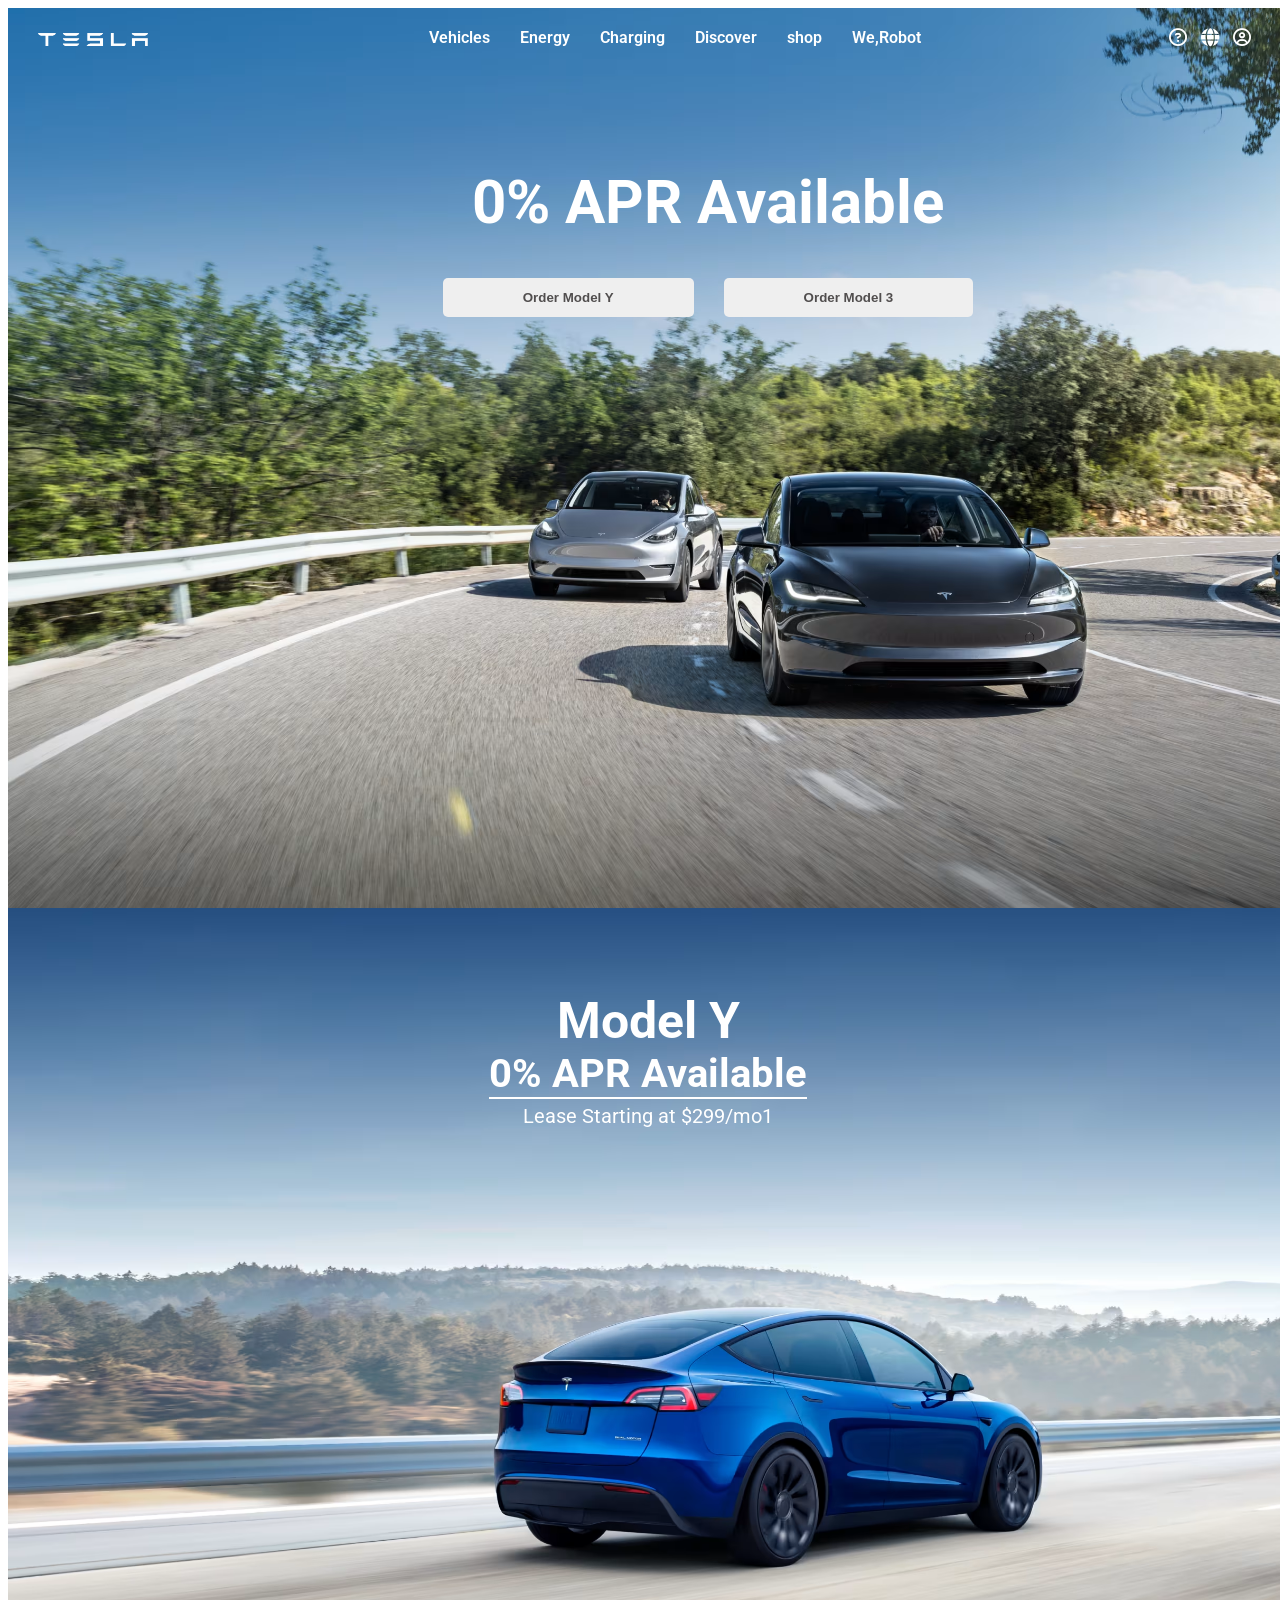
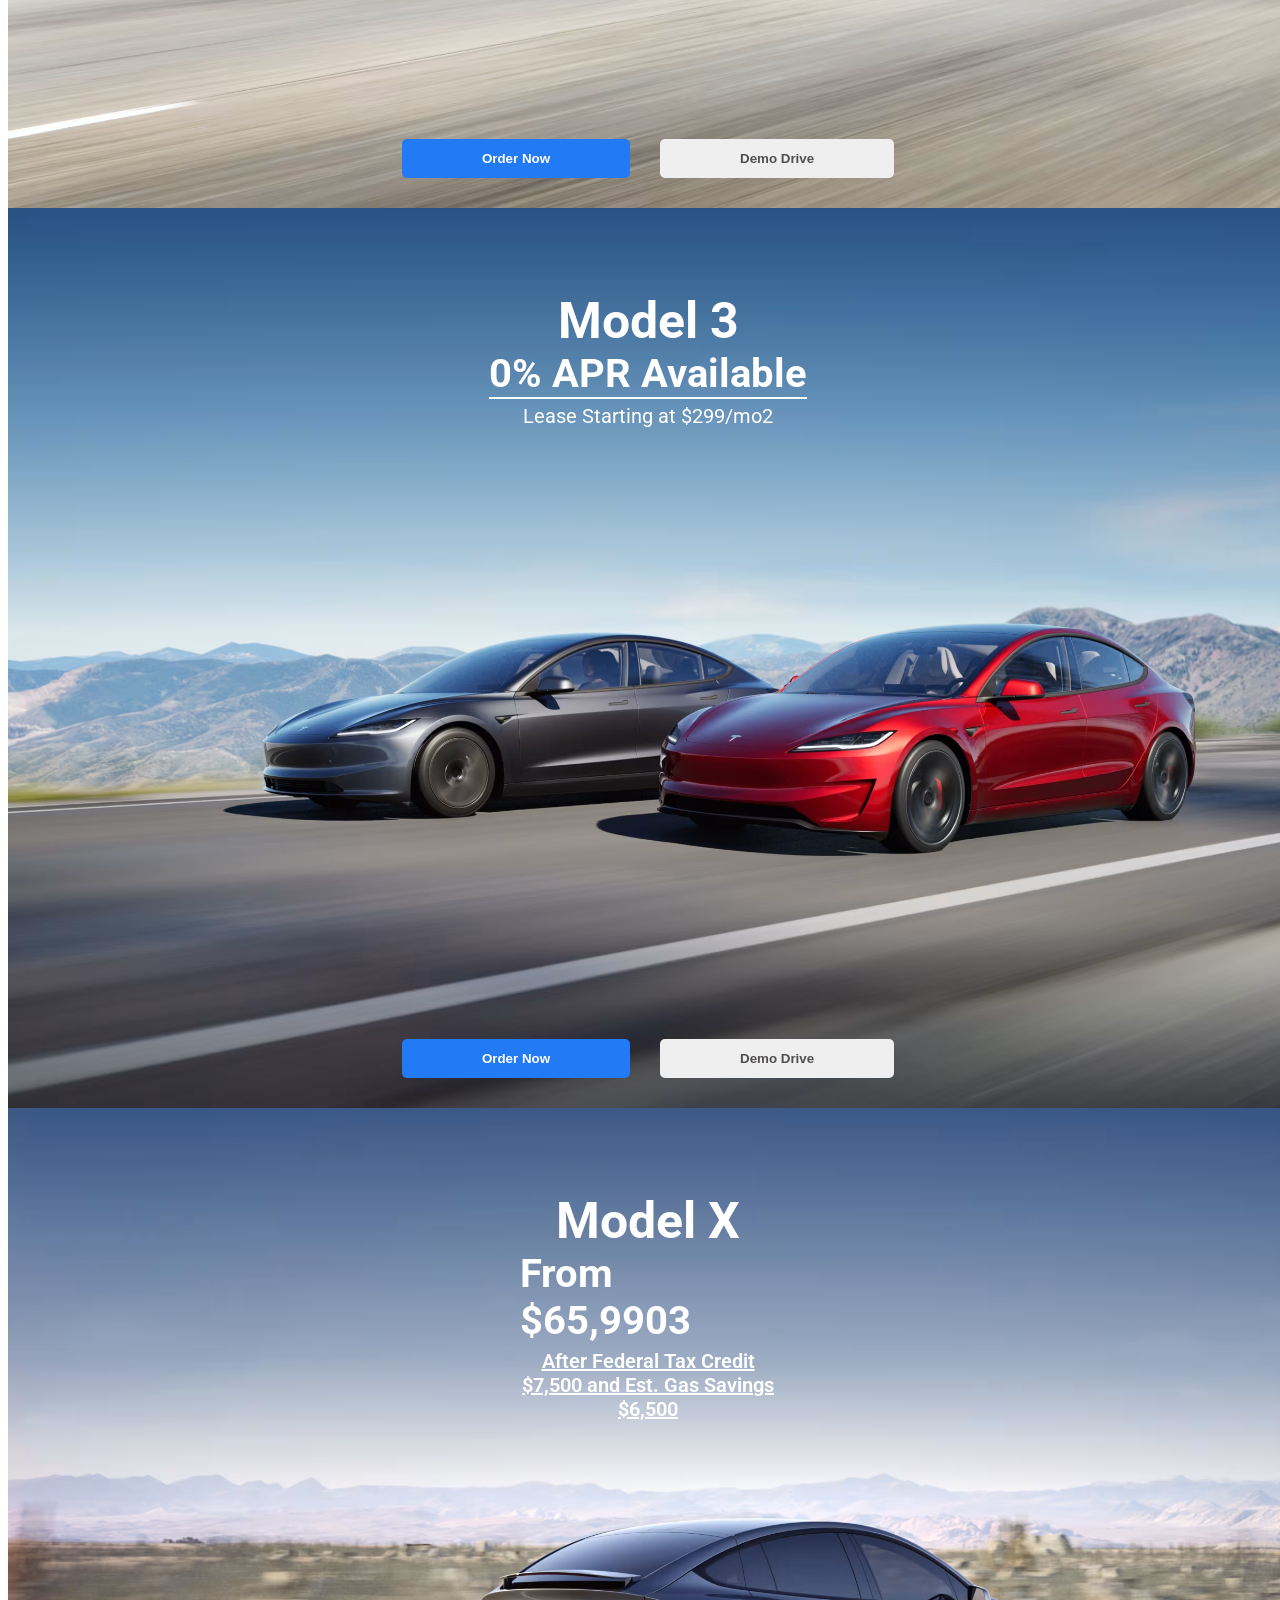
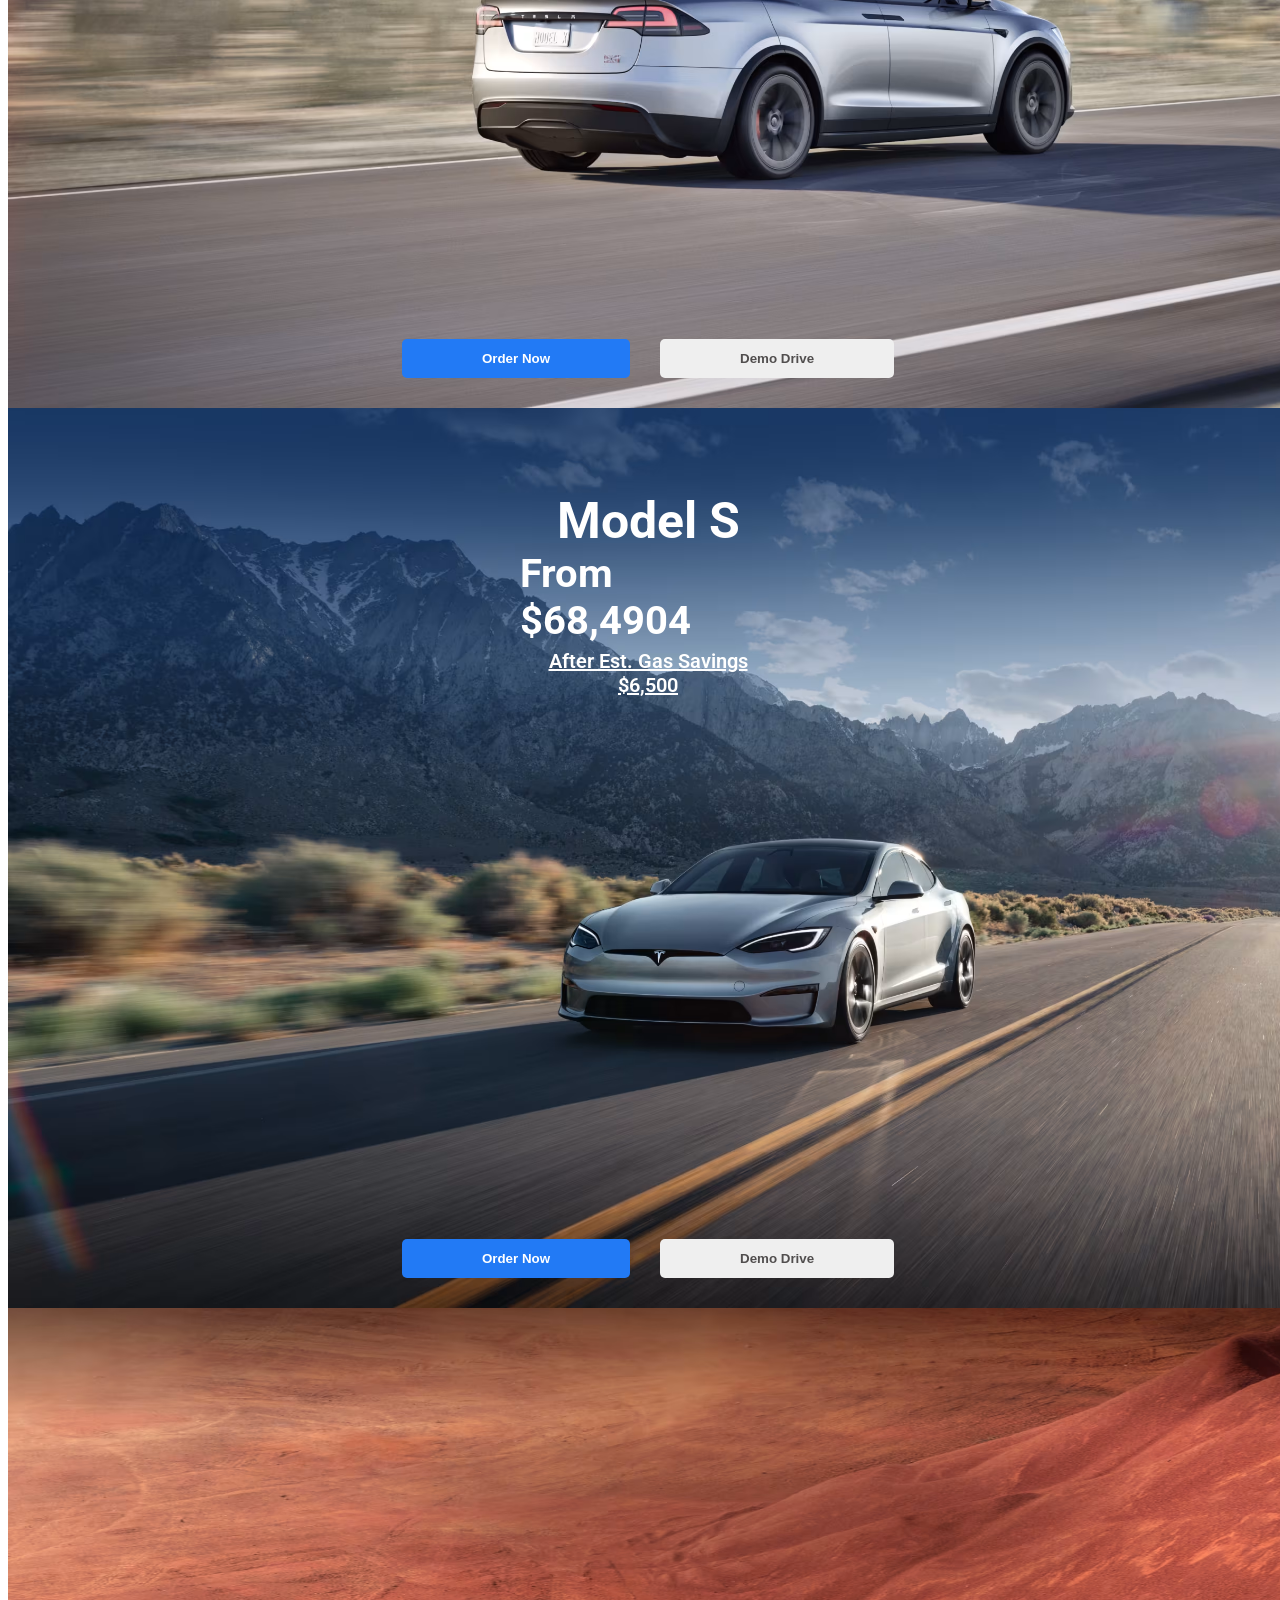
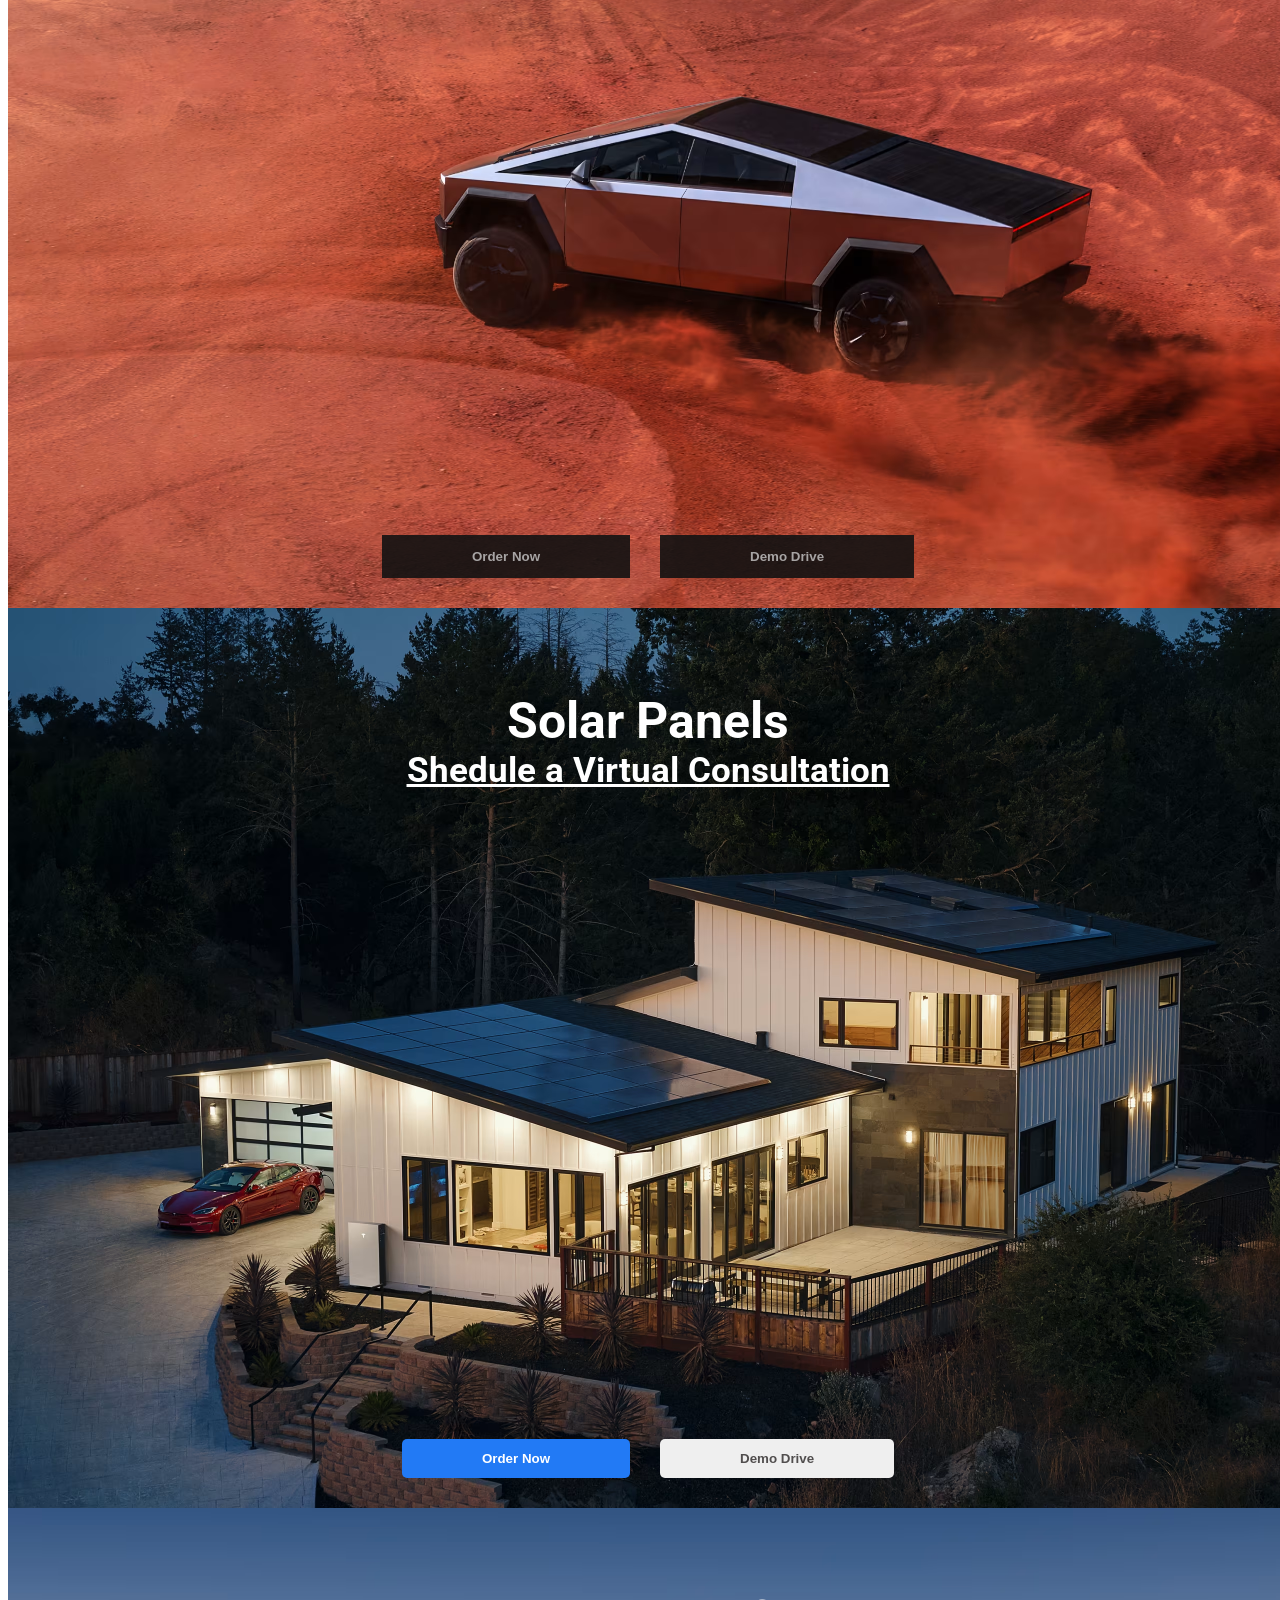
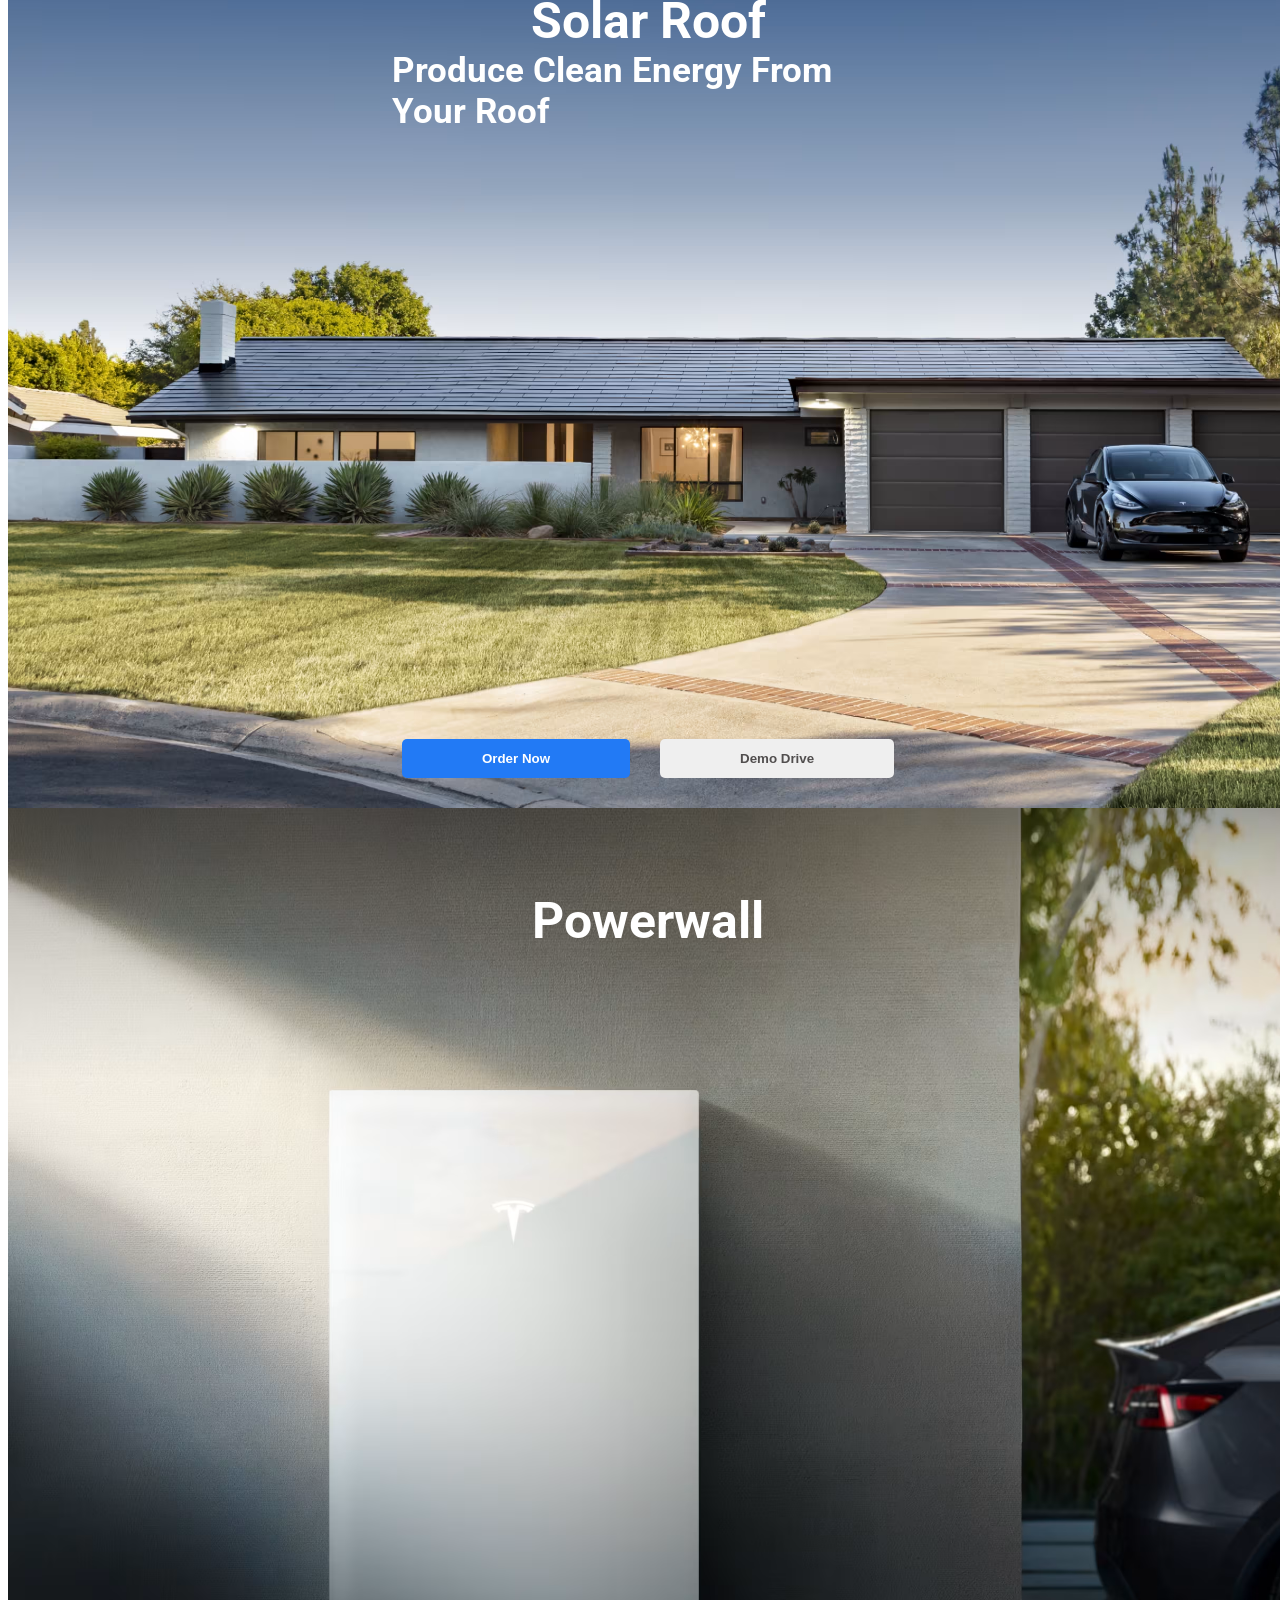
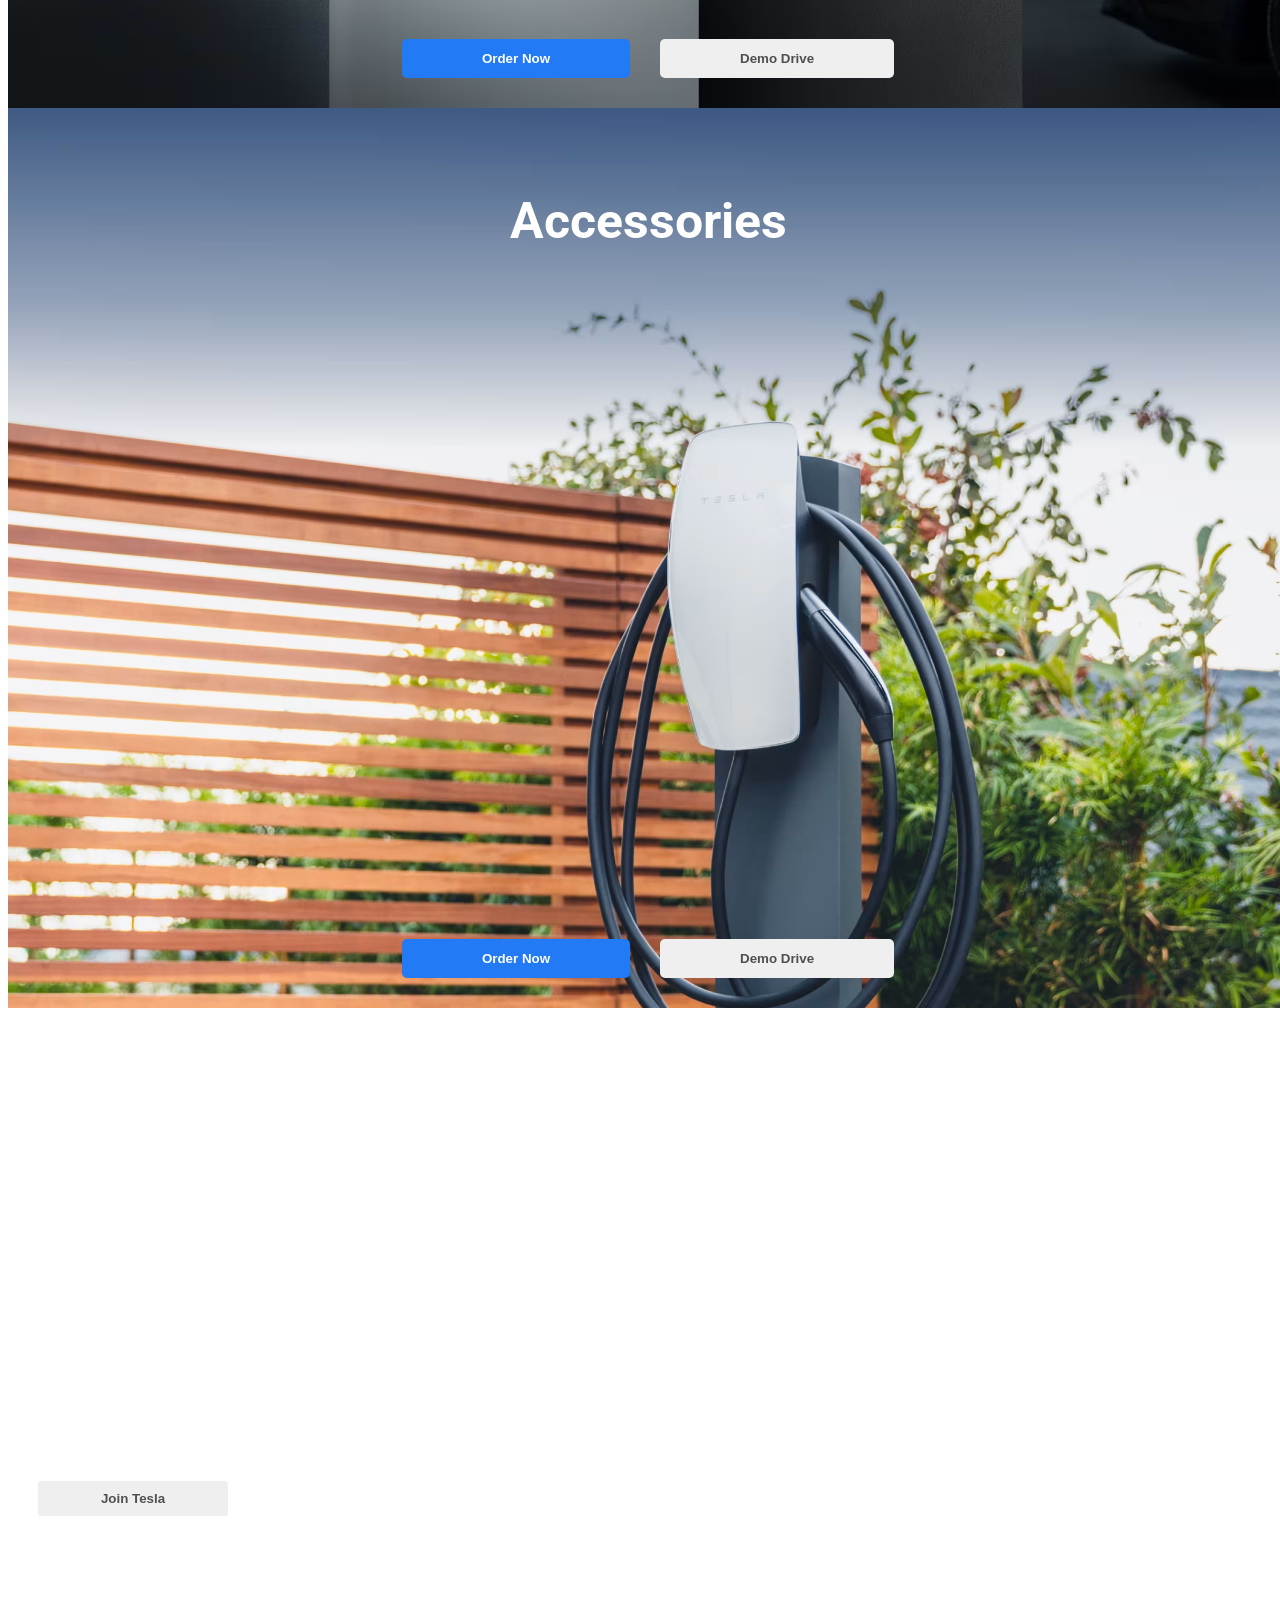
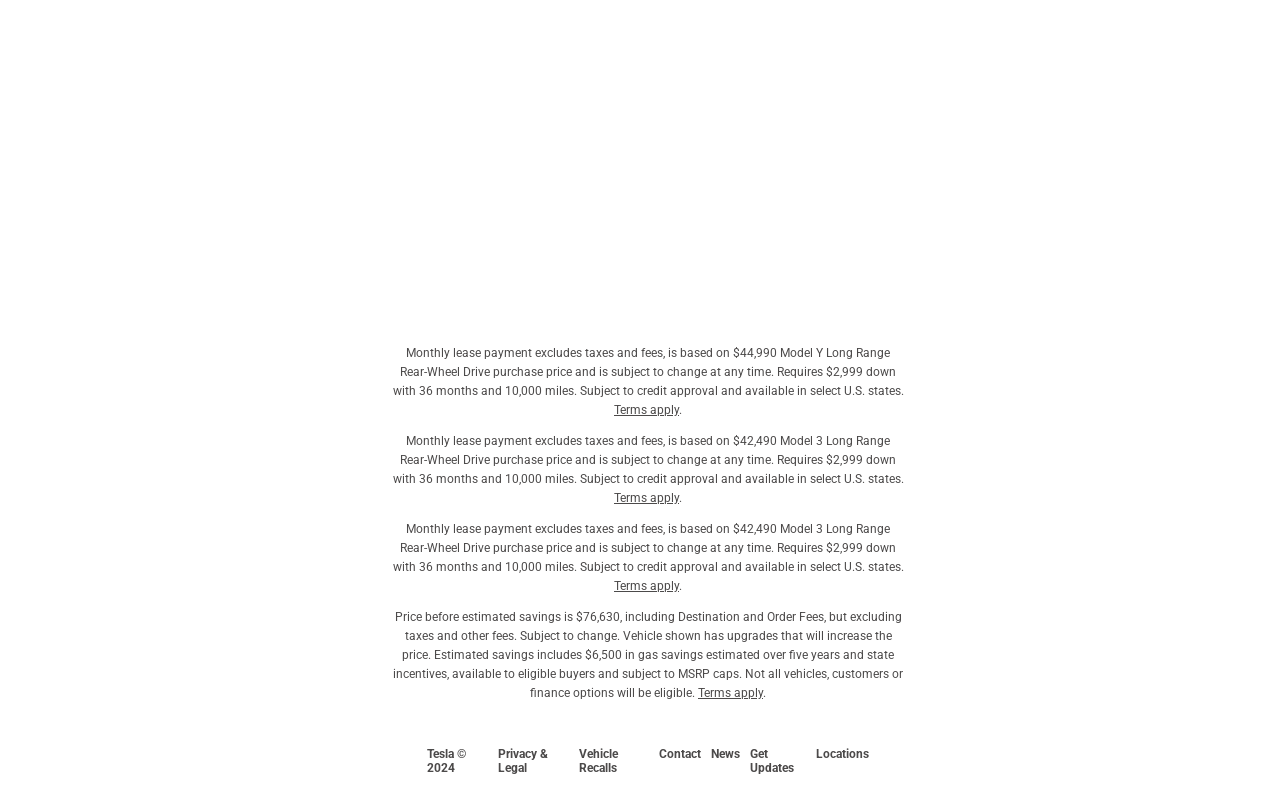
==== index.html @ 7ac42882 "commit" ====
<!DOCTYPE html>
<html lang="en">
  <head>
    <link rel="stylesheet" href="style.css" />
    <meta charset="UTF-8" />
    <meta name="viewport" content="width=device-width, initial-scale=1.0" />
    <title>Tesla</title>
    <link rel="icon" href="/images/fav-icon.webp" type="image/x-icon" />
    <link
      href="https://fonts.googleapis.com/css2?family=Roboto:wght@400;700&display=swap"
      rel="stylesheet"
    />

    <link
      rel="stylesheet"
      href="https://fonts.googleapis.com/css2?family=Material+Symbols+Outlined:opsz,wght,FILL,GRAD@24,400,0,0&icon_names=language"
    />
    <link
      rel="stylesheet"
      href="https://cdnjs.cloudflare.com/ajax/libs/font-awesome/6.6.0/css/all.min.css"
      integrity="sha512-Kc323vGBEqzTmouAECnVceyQqyqdsSiqLQISBL29aUW4U/M7pSPA/gEUZQqv1cwx4OnYxTxve5UMg5GT6L4JJg=="
      crossorigin="anonymous"
      referrerpolicy="no-referrer"
    />
  </head>
  <body>
    <div class="header-body">
      <div class="header">
        <div class="logo">
          <img src="/images/logo.png" alt="" />
        </div>
        <div class="menu">
          <ul>
            <li>Vehicles</li>
            <li>Energy</li>
            <li>Charging</li>
            <li>Discover</li>
            <li>shop</li>
            <li>We,Robot</li>
          </ul>
        </div>
        <div class="social">
          <i class="fa-regular fa-circle-question"></i>
          <i class="fa-solid fa-globe"></i>
          <i class="fa-regular fa-circle-user"></i>
        </div>
      </div>
      <div class="header-order">
        <h1>0% APR Available</h1>
        <div class="buttons">
          <button>Order Model Y</button> <button>Order Model 3</button>
        </div>
      </div>
    </div>
    <div class="section-2">
      <div class="model">
        <h1>Model Y</h1>
        <h2>0% APR Available</h2>
        <hr />
        <p>Lease Starting at $299/mo1</p>
      </div>

      <div class="buttons-3">
        <button class="one">Order Now</button>
        <button class="two">Demo Drive</button>
      </div>
    </div>
    <div class="section-3">
      <div class="model">
        <h1>Model 3</h1>
        <h2>0% APR Available</h2>
        <hr />
        <p>Lease Starting at $299/mo2</p>
      </div>

      <div class="buttons-3">
        <button class="one">Order Now</button>
        <button class="two">Demo Drive</button>
      </div>
    </div>
    <div class="section-4">
      <div class="model">
        <h1>Model X</h1>
        <h2>From $65,9903</h2>
        <a href="#">
          <p>After Federal Tax Credit $7,500 and Est. Gas Savings $6,500</p>
        </a>
      </div>

      <div class="buttons-3">
        <button class="one">Order Now</button>
        <button class="two">Demo Drive</button>
      </div>
    </div>
    <div class="section-5">
      <div class="model">
        <h1>Model S</h1>
        <h2>From $68,4904</h2>
        <a href="#">
          <p>After Est. Gas Savings $6,500</p>
        </a>
      </div>

      <div class="buttons-3">
        <button class="one">Order Now</button>
        <button class="two">Demo Drive</button>
      </div>
    </div>
    <div class="section-6">
      <div class="model">
        <div class="buttons-3">
          <button class="one">Order Now</button>
          <button class="two">Demo Drive</button>
        </div>
      </div>
    </div>

    <div class="section-7">
      <div class="model">
        <h1>Solar Panels</h1>

        <a href="#"><h2>Shedule a Virtual Consultation</h2></a>
      </div>

      <div class="buttons-3">
        <button class="one">Order Now</button>
        <button class="two">Demo Drive</button>
      </div>
    </div>
    <div class="section-8">
      <div class="model">
        <h1>Solar Roof</h1>

        <h2>Produce Clean Energy From Your Roof</h2>
      </div>

      <div class="buttons-3">
        <button class="one">Order Now</button>
        <button class="two">Demo Drive</button>
      </div>
    </div>
    <div class="section-9">
      <div class="model">
        <h1>Powerwall</h1>
      </div>

      <div class="buttons-3">
        <button class="one">Order Now</button>
        <button class="two">Demo Drive</button>
      </div>
    </div>
    <div class="section-10">
      <div class="model">
        <h1>Accessories</h1>
      </div>

      <div class="buttons-3">
        <button class="one">Order Now</button>
        <button class="two">Demo Drive</button>
      </div>
    </div>
    <div class="section-11">
      <div class="content">
        <h1>We Are Tesla</h1>
        <button>Join Tesla</button>
      </div>
      <video autoplay loop muted class="background-video">
        <source src="/images/tesla-video.mp4" type="video/mp4" />
        Your browser does not support the video tag.
      </video>
    </div>
    <div class="footer">
      <div class="footer-content">
        <div class="footer-content-1">
          <p>
            Monthly lease payment excludes taxes and fees, is based on $44,990
            Model Y Long Range Rear-Wheel Drive purchase price and is subject to
            change at any time. Requires $2,999 down with 36 months and 10,000
            miles. Subject to credit approval and available in select U.S.
            states. <a href="#">Terms apply</a>.
          </p>
          <p>
            Monthly lease payment excludes taxes and fees, is based on $42,490
            Model 3 Long Range Rear-Wheel Drive purchase price and is subject to
            change at any time. Requires $2,999 down with 36 months and 10,000
            miles. Subject to credit approval and available in select U.S.
            states. <a href="#">Terms apply</a>.
          </p>
          <p>
            Monthly lease payment excludes taxes and fees, is based on $42,490
            Model 3 Long Range Rear-Wheel Drive purchase price and is subject to
            change at any time. Requires $2,999 down with 36 months and 10,000
            miles. Subject to credit approval and available in select U.S.
            states. <a href="#">Terms apply</a>.
          </p>
          <p>
            Price before estimated savings is $76,630, including Destination and
            Order Fees, but excluding taxes and other fees. Subject to change.
            Vehicle shown has upgrades that will increase the price. Estimated
            savings includes $6,500 in gas savings estimated over five years and
            state incentives, available to eligible buyers and subject to MSRP
            caps. Not all vehicles, customers or finance options will be
            eligible. <a href="#">Terms apply</a>.
          </p>
        </div>
        <div class="footer-content-2">
          <ul>
            <li>Tesla © 2024</li>
            <li>Privacy & Legal</li>
            <li>Vehicle Recalls</li>
            <li>Contact</li>
            <li>News</li>
            <li>Get Updates</li>
            <li>Locations</li>
          </ul>
        </div>
      </div>
    </div>
  </body>
</html>
---- style.css ----
body {
  font-family: "Roboto", sans-serif; /* Use Roboto font */
  width: 100%;
}
/* /...........header......../ */
.header-body {
  background-image: url(/images/tesla-1.avif);
  width: 100%;
  height: 100vh;
  background-size: cover;
}
.header {
  display: flex;
  justify-content: space-between;
  align-items: center;
  color: white;
}

.header .logo {
  width: 110px;
  height: 13px;
  padding: 0 30px;
  cursor: pointer;
}

.header .logo img {
  width: 110px;
  height: 13px;
  filter: invert(1);
}

.header .menu ul {
  display: flex;
  list-style: none;
  font-weight: 600;
}
.header .menu li{
    border-radius: 3px;
    padding: 4px 15px;
    transition: background-color 0.8s ease;
    cursor: pointer;
}
.header .menu li:hover
{
    background-color: rgba(17, 17, 17, 0.1);

}

.header .social {
  display: flex;
  align-items: center;
  padding: 0 30px;
}

.header .social i{
    font-size: 18px;
    padding: 7px;
    border-radius: 4px;
    cursor: pointer;
}
.header .social i:hover{
    background-color: rgba(81, 81, 83,0.9);

}

/* ...........header-order......... */

.header-order {
  width: 100%;
  display: flex;
  flex-direction: column;
  margin: auto;
  align-items: center;
  padding: 60px;
}

.header-order h1 {
  color: white;
  font-size: 60px;
}
.header-order .buttons {
  display: flex;
  gap: 30px;
}
.header-order button {
  border-radius: 5px;
  font-weight: 550;
  border: none;
  padding: 12px 80px;
  color: rgb(81, 78, 78);
}

/* .........section2........... */

.section-2 {
  background-image: url(/images/tesla-2.avif);
  height: 100vh;
  background-size: cover;
  display: flex;
  flex-direction: column;
  align-items: center;
  justify-content: flex-start;
}

.section-2 .model {
  display: flex;
  flex-direction: column;
  align-items: center;
  color: white;
  padding-top: 50px;
}

.section-2 .model h1 {
  font-size: 50px;
  margin-bottom: 0;
}

.section-2 .model h2 {
  font-size: 40px;
  margin: 0;
}
.section-2 .model hr {
  height: 2px;
  margin: 0;

  width: 100%;
  background-color: white;
  border: none;
}

.section-2 .model p {
  font-weight: 400;
  margin: 0;
  padding-top: 5px;
  font-size: 20px;
}

.section-2 .buttons-3 {
  margin-top: auto;
  display: flex;
  gap: 30px;
  padding-bottom: 30px;
}

.section-2 .buttons-3 button {
  border-radius: 5px;
  font-weight: 550;
  border: none;
  padding: 12px 80px;
  color: rgb(81, 78, 78);
}
.section-2 .buttons-3 .one {
  background-color: rgb(34, 122, 245);
  color: white;
}

/* ..........section-3........... */

.section-3 {
  background-image: url(/images/tesla-3.avif);
  height: 100vh;
  background-size: cover;
  display: flex;
  flex-direction: column;
  align-items: center;
  justify-content: flex-start;
}

.section-3 .model {
  display: flex;
  flex-direction: column;
  align-items: center;
  color: white;
  padding-top: 50px;
}

.section-3 .model h1 {
  font-size: 50px;
  margin-bottom: 0;
}

.section-3 .model h2 {
  font-size: 40px;
  margin: 0;
}
.section-3 .model hr {
  height: 2px;
  margin: 0;

  width: 100%;
  background-color: white;
  border: none;
}

.section-3 .model p {
  font-weight: 400;
  margin: 0;
  padding-top: 5px;
  font-size: 20px;
}

.section-3 .buttons-3 {
  margin-top: auto;
  display: flex;
  gap: 30px;
  padding-bottom: 30px;
}

.section-3 .buttons-3 button {
  border-radius: 5px;
  font-weight: 550;
  border: none;
  padding: 12px 80px;
  color: rgb(81, 78, 78);
}
.section-3 .buttons-3 .one {
  background-color: rgb(34, 122, 245);
  color: white;
}

/* ............section-4........... */

.section-4 {
  background-image: url(/images/tesla-4.avif);
  height: 100vh;
  background-size: cover;
  display: flex;
  flex-direction: column;
  align-items: center;
  justify-content: flex-start;
}

.section-4 .model {
  display: flex;
  flex-direction: column;
  align-items: center;
  color: white;
  padding-top: 50px;
  overflow: hidden;
  width: 20%;
}

.section-4 .model h1 {
  font-size: 50px;
  margin-bottom: 0;
}

.section-4 .model h2 {
  font-size: 40px;
  margin: 0;
}

.section-4 .model p {
  font-weight: 600;
  margin: 0;
  padding-top: 5px;
  font-size: 20px;
  text-align: center;
}
.section-4 .model a {
  color: white;
}

.section-4 .buttons-3 {
  margin-top: auto;
  display: flex;
  gap: 30px;
  padding-bottom: 30px;
}

.section-4 .buttons-3 button {
  border-radius: 5px;
  font-weight: 550;
  border: none;
  padding: 12px 80px;
  color: rgb(81, 78, 78);
}
.section-4 .buttons-3 .one {
  background-color: rgb(34, 122, 245);
  color: white;
}

/* ........section-5.......... */

.section-5 {
  background-image: url(/images/tesla-5.avif);
  height: 100vh;
  background-size: cover;
  display: flex;
  flex-direction: column;
  align-items: center;
  justify-content: flex-start;
}

.section-5 .model {
  display: flex;
  flex-direction: column;
  align-items: center;
  color: white;
  padding-top: 50px;
  overflow: hidden;
  width: 20%;
}

.section-5 .model h1 {
  font-size: 50px;
  margin-bottom: 0;
}

.section-5 .model h2 {
  font-size: 40px;
  margin: 0;
}

.section-5 .model p {
  font-weight: 600;
  margin: 0;
  padding-top: 5px;
  font-size: 20px;
  text-align: center;
}
.section-5 .model a {
  color: white;
}

.section-5 .buttons-3 {
  margin-top: auto;
  display: flex;
  gap: 30px;
  padding-bottom: 30px;
}

.section-5 .buttons-3 button {
  border-radius: 5px;
  font-weight: 550;
  border: none;
  padding: 12px 80px;
  color: rgb(81, 78, 78);
}
.section-5 .buttons-3 .one {
  background-color: rgb(34, 122, 245);
  color: white;
}

/* .............section-6.............. */

.section-6 {
  background-image: url(/images/tesla-6.avif);
  height: 100vh;
  background-size: cover;
  display: flex;
  flex-direction: column;
  align-items: center;
  justify-content: flex-end;
}

.section-6 .buttons-3 {
  margin-top: auto;
  display: flex;
  gap: 30px;
  padding-bottom: 30px;
}

.section-6 .buttons-3 button {
  font-weight: 550;
  border: none;
  padding: 14px 90px;
  color: rgb(167, 164, 164);
  background-color: rgba(19, 18, 18, 0.9);
}

/* ..........section-7.......... */

.section-7 {
  background-image: url(/images/tesla-7.avif);
  height: 100vh;
  background-size: cover;
  display: flex;
  flex-direction: column;
  align-items: center;
  justify-content: flex-start;
}

.section-7 .model {
  display: flex;
  flex-direction: column;
  align-items: center;
  color: white;
  padding-top: 50px;
  overflow: hidden;
  width: 40%;
}

.section-7 .model h1 {
  font-size: 50px;
  margin-bottom: 0;
}

.section-7 .model h2 {
  font-size: 35px;
  margin: 0;
}

.section-7 .model a {
  color: white;
}

.section-7 .buttons-3 {
  margin-top: auto;
  display: flex;
  gap: 30px;
  padding-bottom: 30px;
}

.section-7 .buttons-3 button {
  border-radius: 5px;
  font-weight: 550;
  border: none;
  padding: 12px 80px;
  color: rgb(81, 78, 78);
}
.section-7 .buttons-3 .one {
  background-color: rgb(34, 122, 245);
  color: white;
}

/* ................section-8................. */

.section-8 {
  background-image: url(/images/tesla-8.avif);
  height: 100vh;
  background-size: cover;
  display: flex;
  flex-direction: column;
  align-items: center;
  justify-content: flex-start;
}

.section-8 .model {
  display: flex;
  flex-direction: column;
  align-items: center;
  color: white;
  padding-top: 50px;
  overflow: hidden;
  width: 40%;
}

.section-8 .model h1 {
  font-size: 50px;
  margin-bottom: 0;
}

.section-8 .model h2 {
  font-size: 35px;
  margin: 0;
}

.section-8 .buttons-3 {
  margin-top: auto;
  display: flex;
  gap: 30px;
  padding-bottom: 30px;
}

.section-8 .buttons-3 button {
  border-radius: 5px;
  font-weight: 550;
  border: none;
  padding: 12px 80px;
  color: rgb(81, 78, 78);
}
.section-8 .buttons-3 .one {
  background-color: rgb(34, 122, 245);
  color: white;
}

/* .......................section-9................. */

.section-9 {
  background-image: url(/images/tesla-9.avif);
  height: 100vh;
  background-size: cover;
  display: flex;
  flex-direction: column;
  align-items: center;
  justify-content: flex-start;
}

.section-9 .model {
  display: flex;
  flex-direction: column;
  align-items: center;
  color: white;
  padding-top: 50px;
  overflow: hidden;
  width: 40%;
}

.section-9 .model h1 {
  font-size: 50px;
  margin-bottom: 0;
}

.section-9 .buttons-3 {
  margin-top: auto;
  display: flex;
  gap: 30px;
  padding-bottom: 30px;
}

.section-9 .buttons-3 button {
  border-radius: 5px;
  font-weight: 550;
  border: none;
  padding: 12px 80px;
  color: rgb(81, 78, 78);
}
.section-9 .buttons-3 .one {
  background-color: rgb(34, 122, 245);
  color: white;
}

/* ..............section-10............. */

.section-10 {
  background-image: url(/images/tesla-10.avif);
  height: 100vh;
  background-size: cover;
  display: flex;
  flex-direction: column;
  align-items: center;
  justify-content: flex-start;
}

.section-10 .model {
  display: flex;
  flex-direction: column;
  align-items: center;
  color: white;
  padding-top: 50px;
  overflow: hidden;
  width: 40%;
}

.section-10 .model h1 {
  font-size: 50px;
  margin-bottom: 0;
}

.section-10 .buttons-3 {
  margin-top: auto;
  display: flex;
  gap: 30px;
  padding-bottom: 30px;
}

.section-10 .buttons-3 button {
  border-radius: 5px;
  font-weight: 550;
  border: none;
  padding: 12px 80px;
  color: rgb(81, 78, 78);
}
.section-10 .buttons-3 .one {
  background-color: rgb(34, 122, 245);
  color: white;
}

/* .................section-11............. */

.section-11 {
  position: relative;
  height: 100vh; /* Adjust the height as needed */
  overflow: hidden;
  display: flex;
  align-items: center;
}

.background-video {
  position: absolute;
  top: 0;
  left: 0;
  width: 100%;
  transform: scale(
    1.2
  ); /* Zoom in by 10%, adjust the value for more or less zoom */

  height: 100%;
  object-fit: cover; /* This makes sure the video covers the entire div */
  z-index: -1; /* This ensures the video stays in the background */
}

.section-11 .content {
  display: flex;
  flex-direction: column;
  padding-left: 30px;

  width: 20%;
  color: white;
}

.section-11 .content button {
  padding: 10px;
  color: rgb(82, 79, 79);
  border-radius: 3px;
  border: none;
  font-weight: 600;
  width: 190px;
}

/* .....................footer................ */
.footer{
    display: flex;
    justify-content: center;
}
.footer p{
    font-size: 12px;
    color: rgb(76, 74, 74);
    text-align: center;
    line-height: 19px;
}


.footer-content{
    padding-top: 24px;
    width: 40%;
}
.footer-content-1{
   
    width: 100%;
}
.footer-content-2{
    display: flex;
    justify-content: center;

}
.footer-content-2 ul{
    font-size: 12px;
 list-style: none;
 font-weight: 700;
 color: rgb(76, 74, 74);
 display: flex;
 padding: 0px 30px;
 padding-top: 20px;
}
.footer-content-2 li{
    padding: 0 5px;

}

.footer-content-1 a
{
    color: rgb(76, 74, 74);
    transition: color 0.3s ease;
    transition: font-weight 0.3s ease;

    
}
.footer-content-1 a:hover
{
    color: black;
font-weight:300;
}
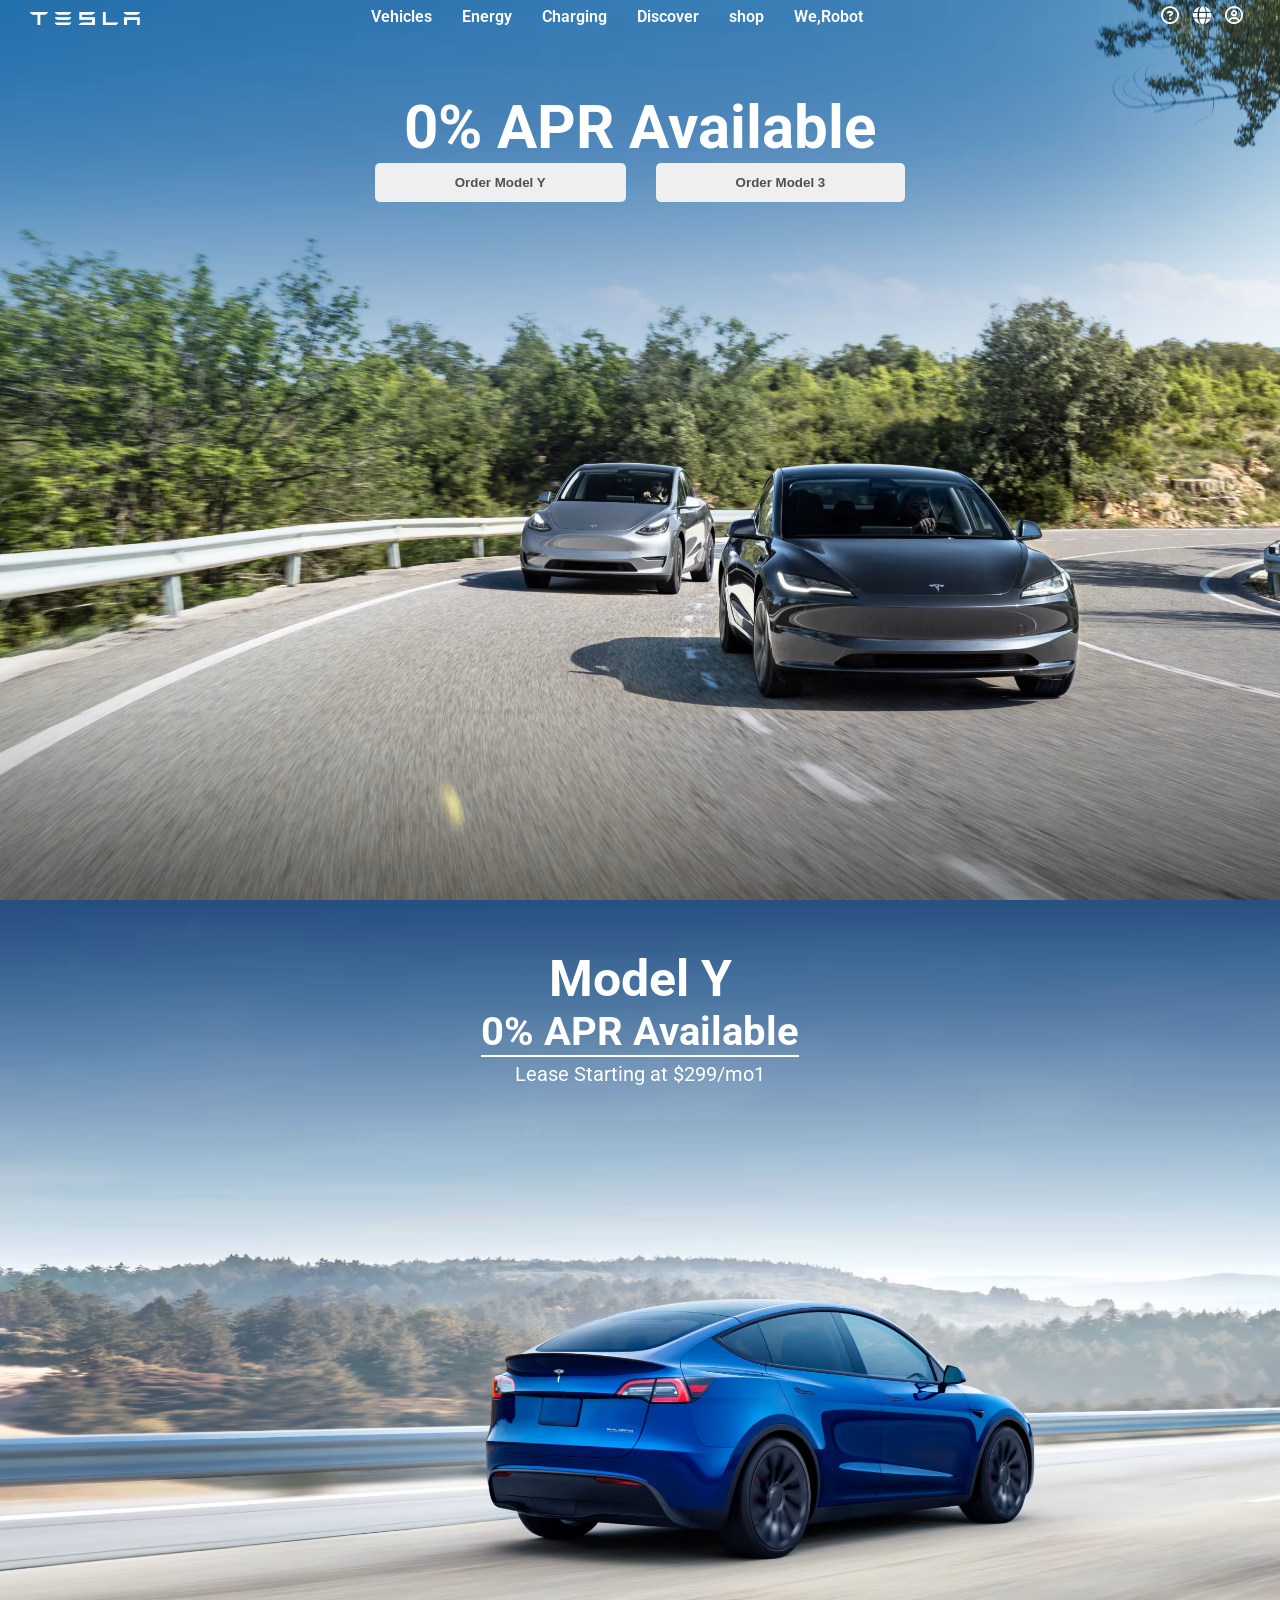
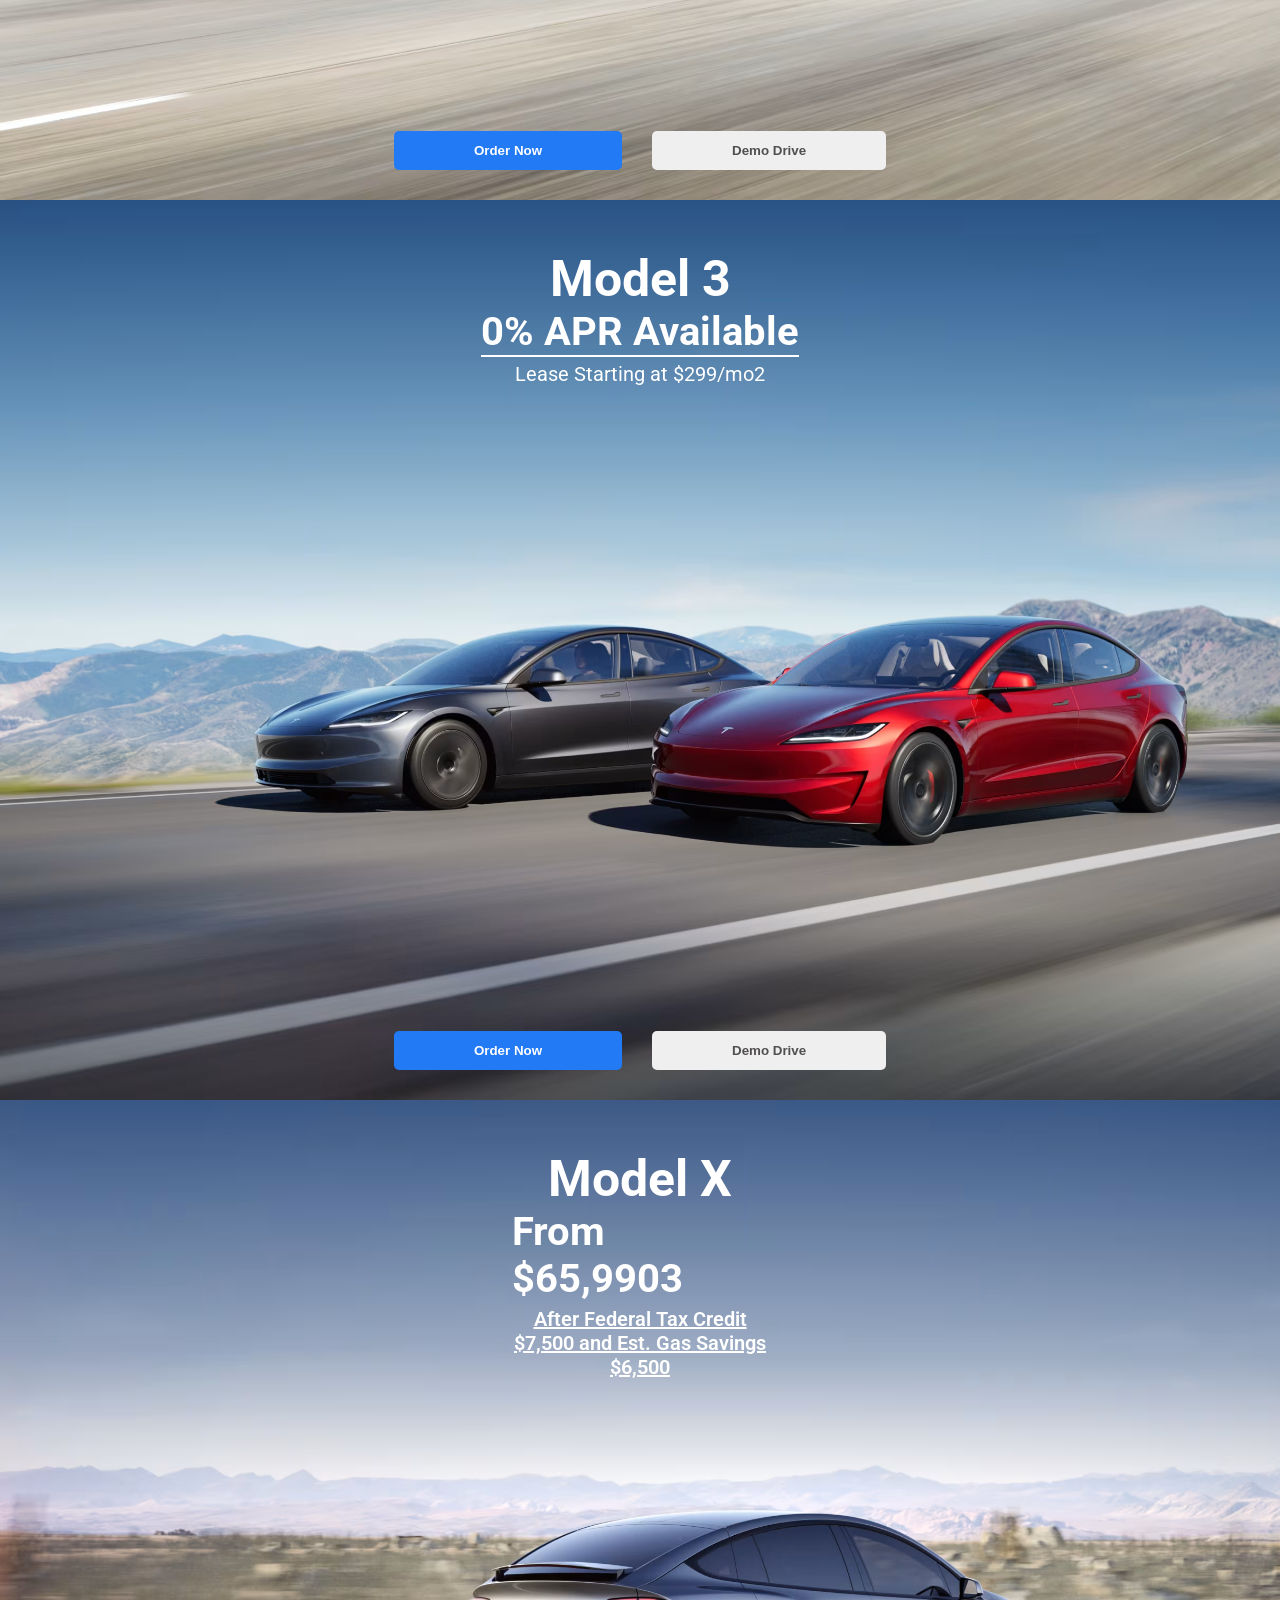
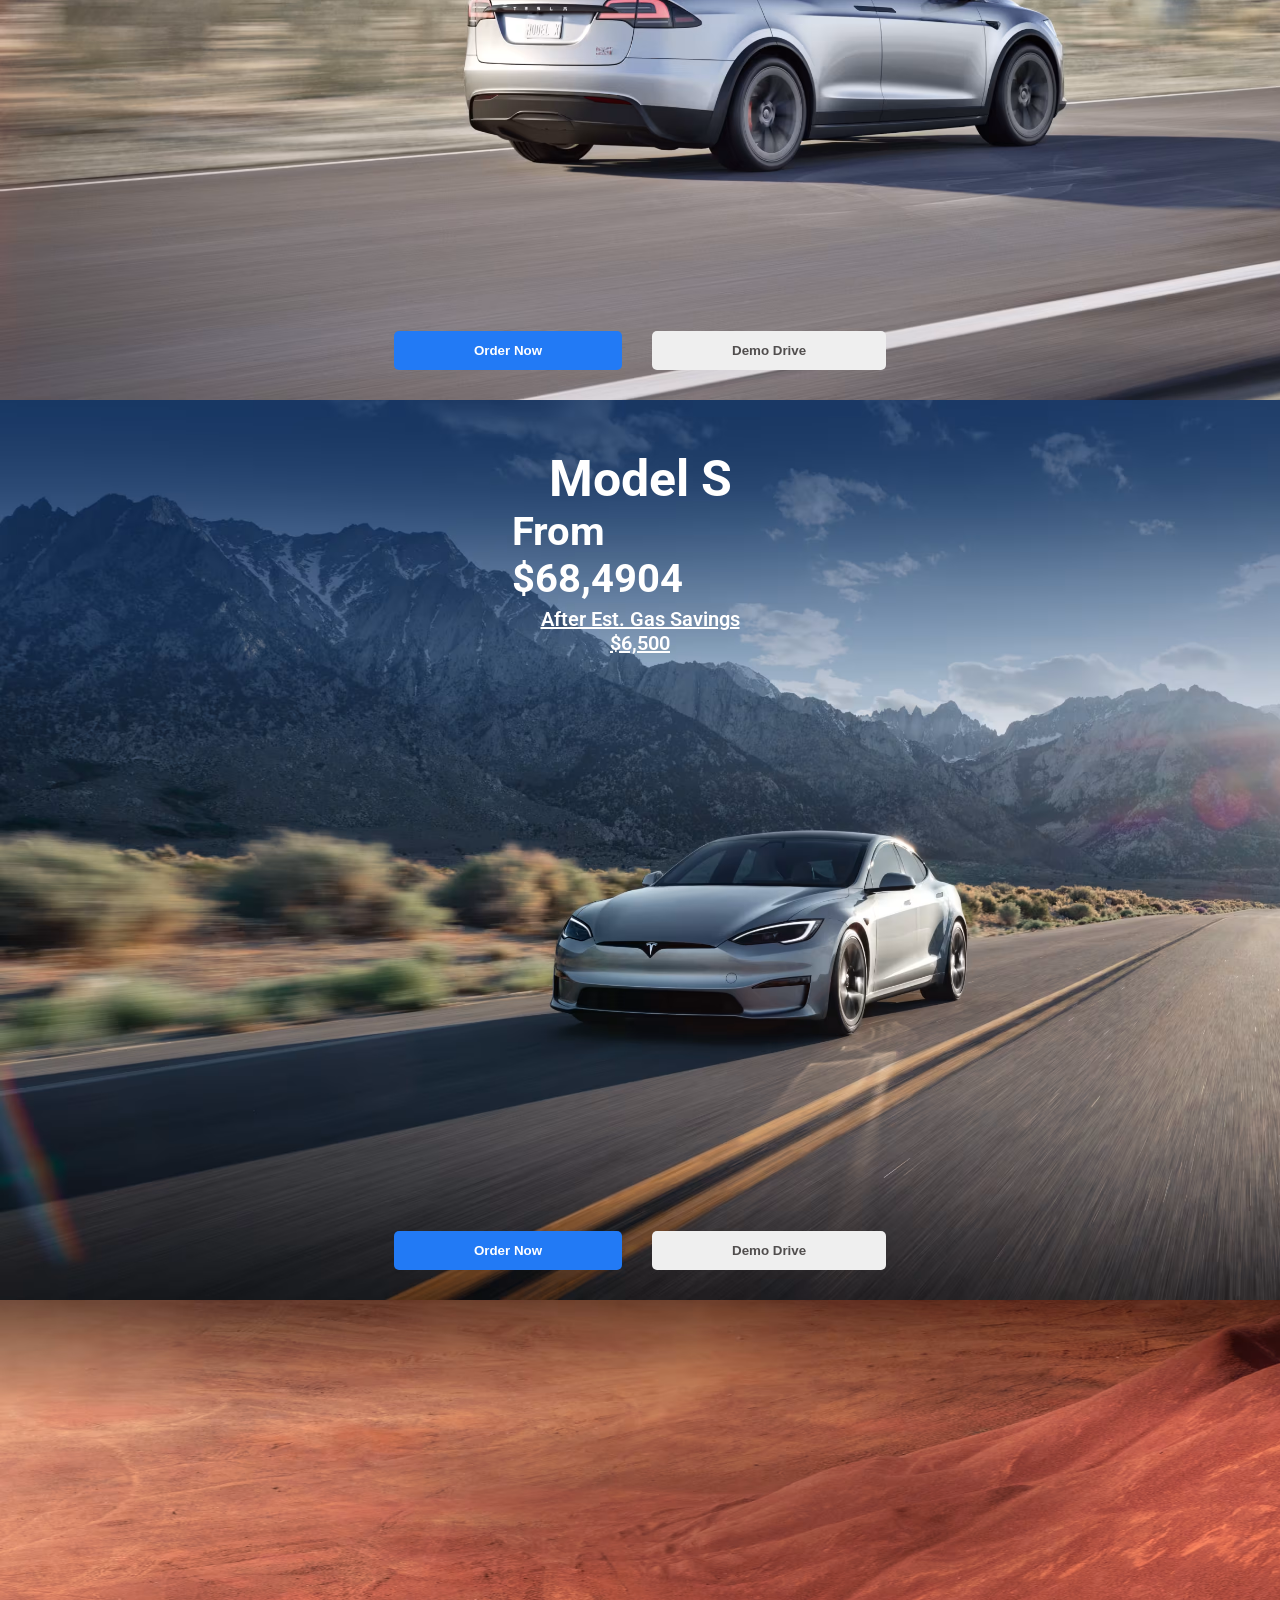
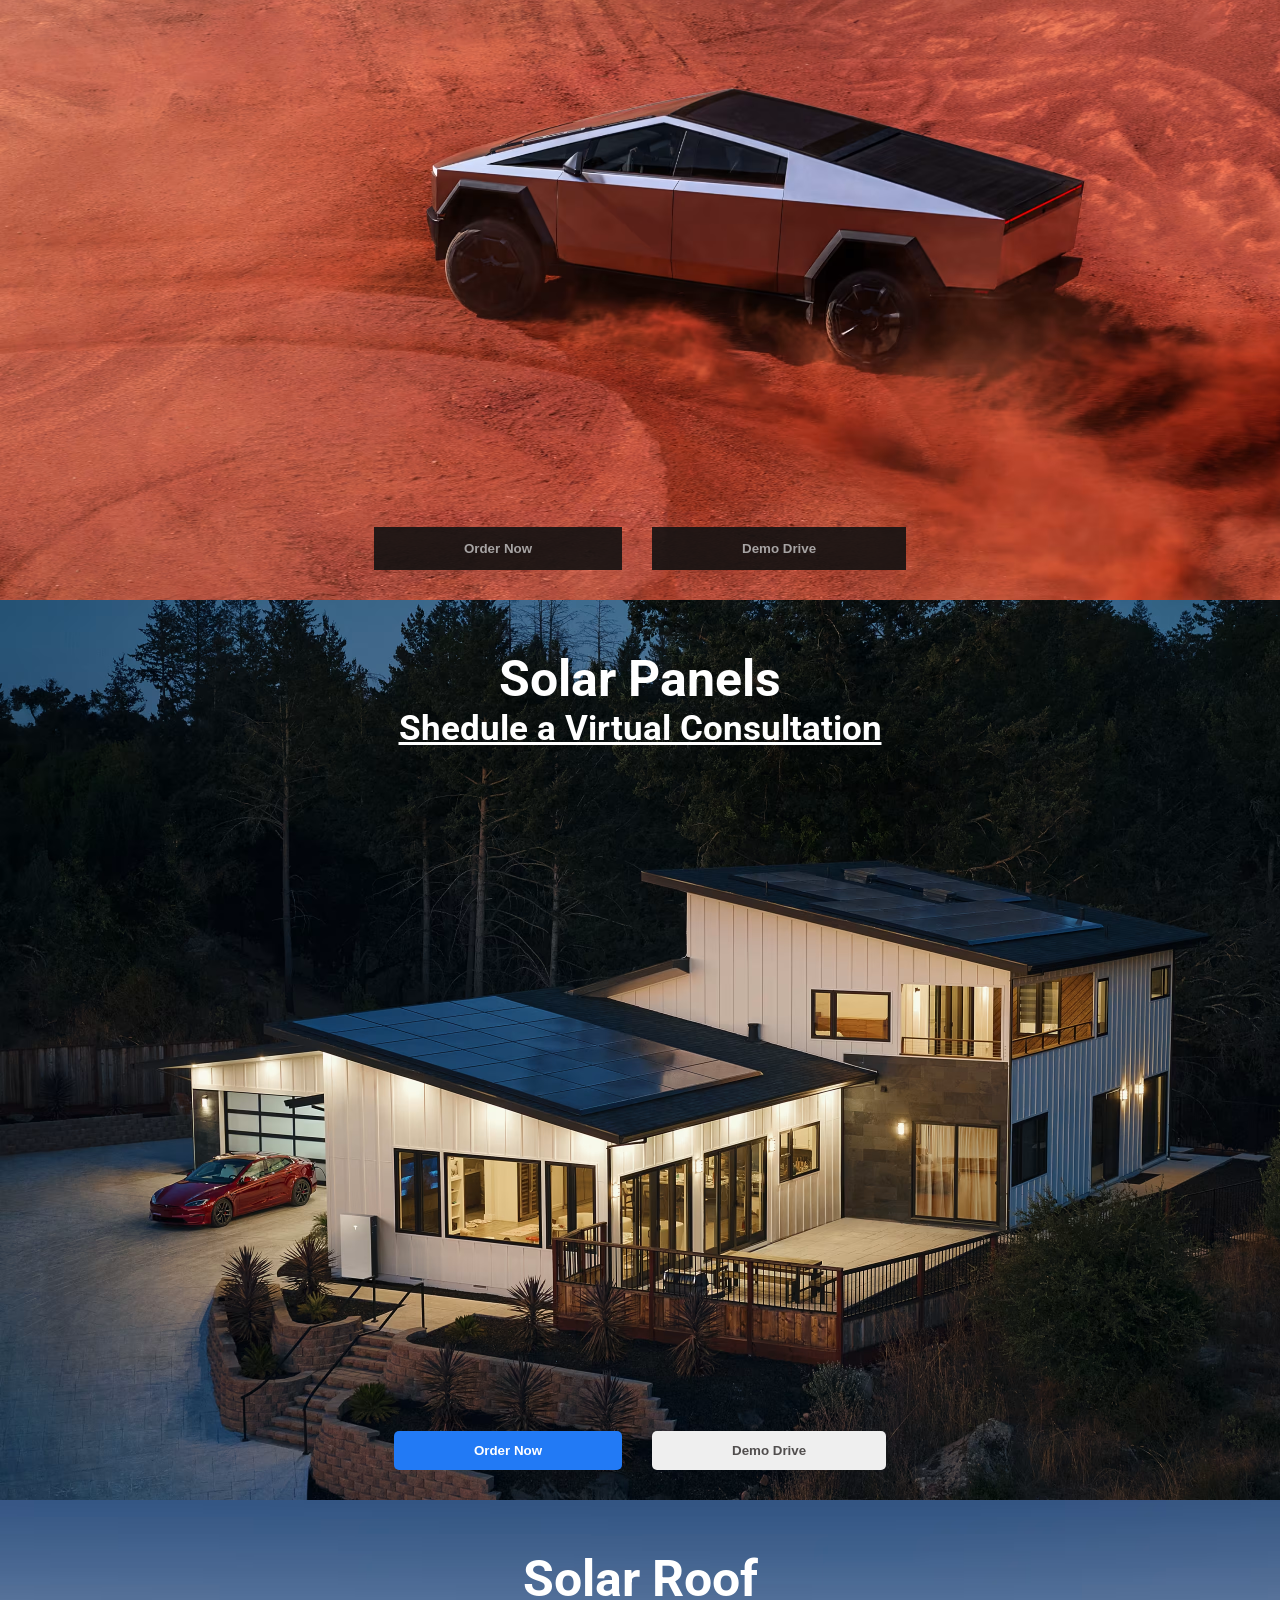
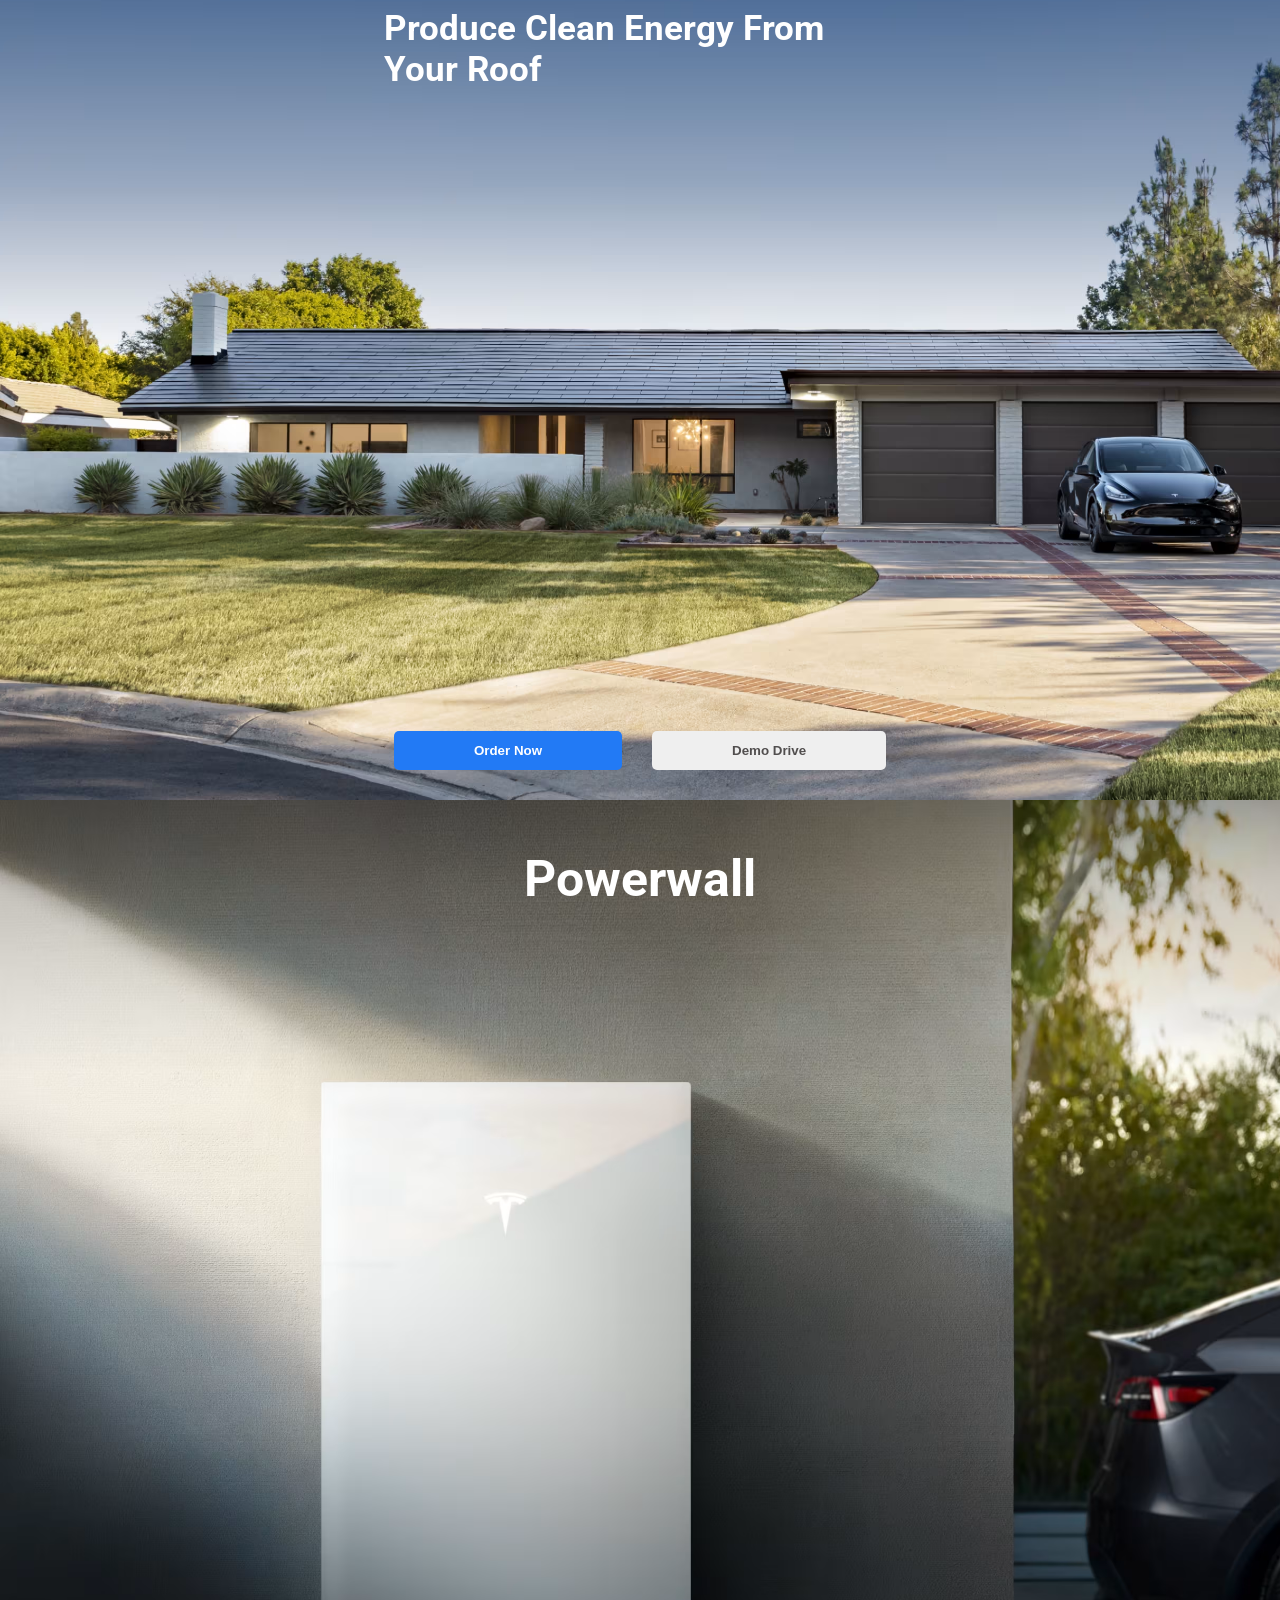
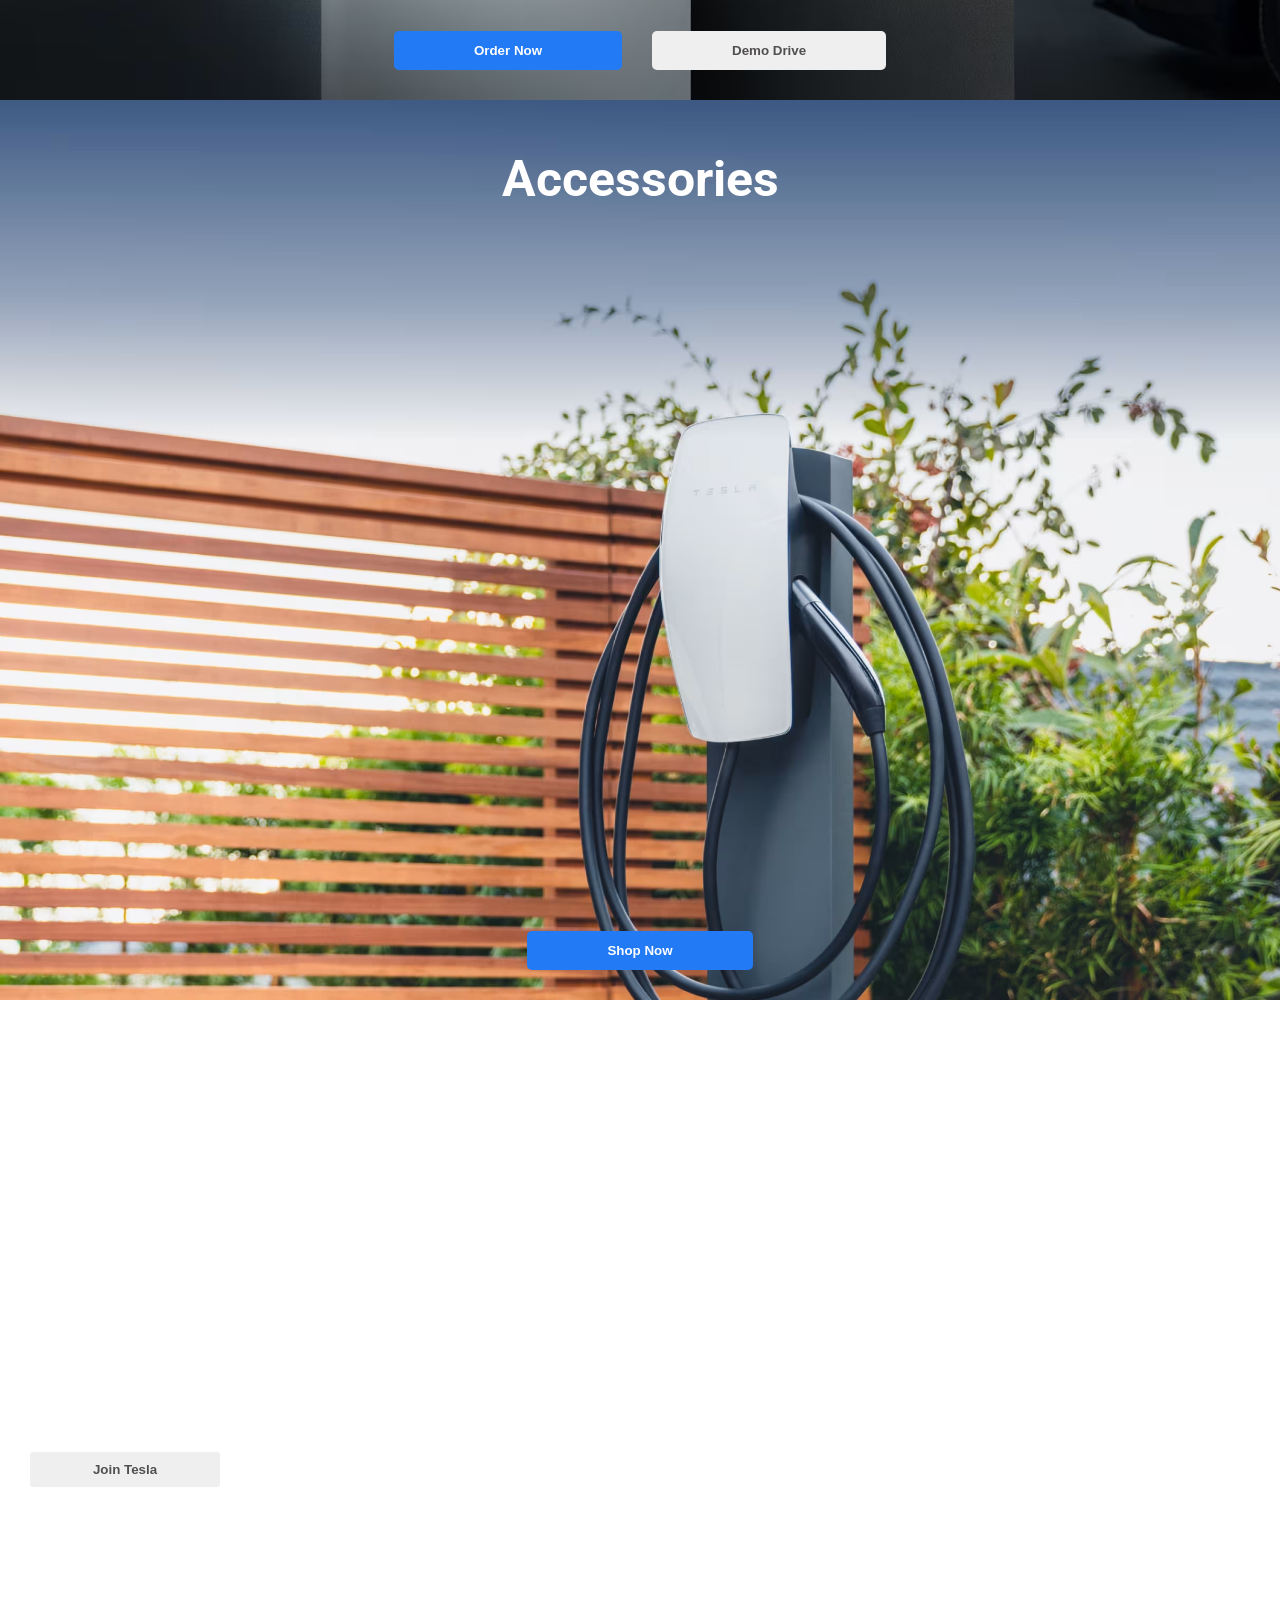
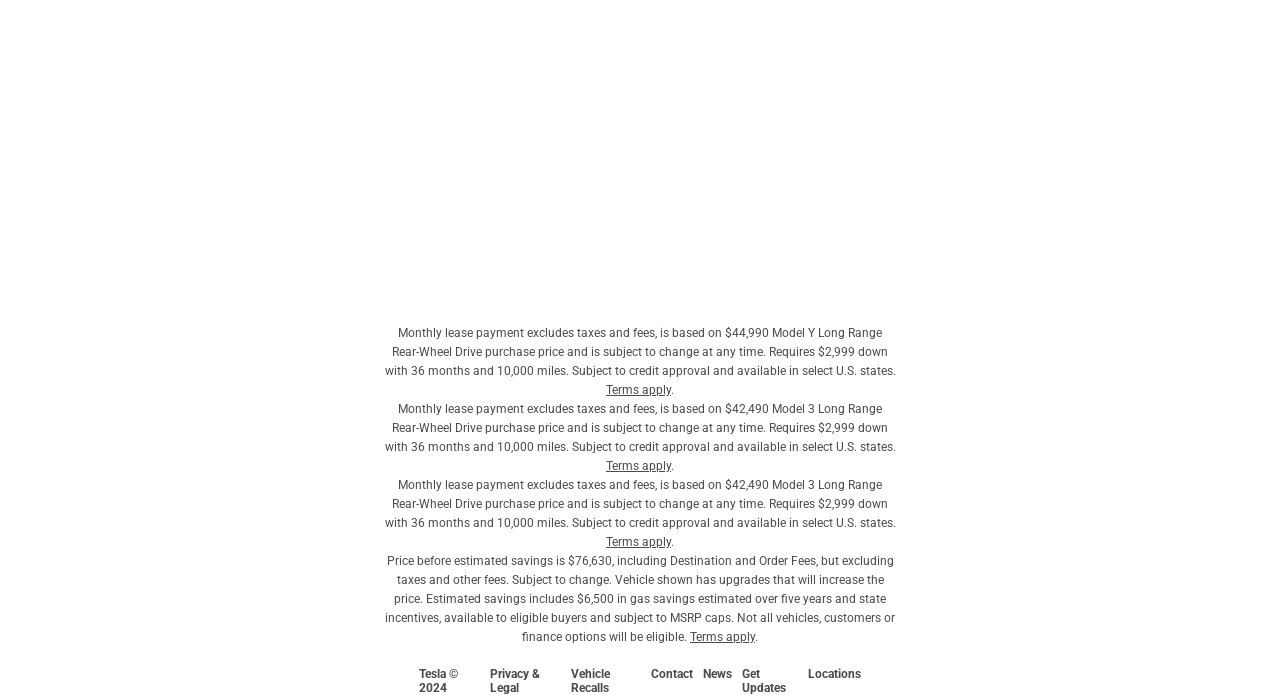
==== commit 9b842503: "fifth-commit" ====
--- a/index.html
+++ b/index.html
@@ -155,8 +155,7 @@
       </div>
 
       <div class="buttons-3">
-        <button class="one">Order Now</button>
-        <button class="two">Demo Drive</button>
+        <button class="one">Shop Now</button>
       </div>
     </div>
     <div class="section-11">
--- a/style.css
+++ b/style.css
@@ -1,6 +1,15 @@
+* {
+  margin: 0;
+  padding: 0;
+  box-sizing: border-box; /* Ensures padding and border are included in width */
+}
+button{
+  cursor: pointer;
+}
+
 body {
   font-family: "Roboto", sans-serif; /* Use Roboto font */
-  width: 100%;
+  overflow-x: hidden; /* Disable horizontal scrolling */
 }
 /* /...........header......../ */
 .header-body {
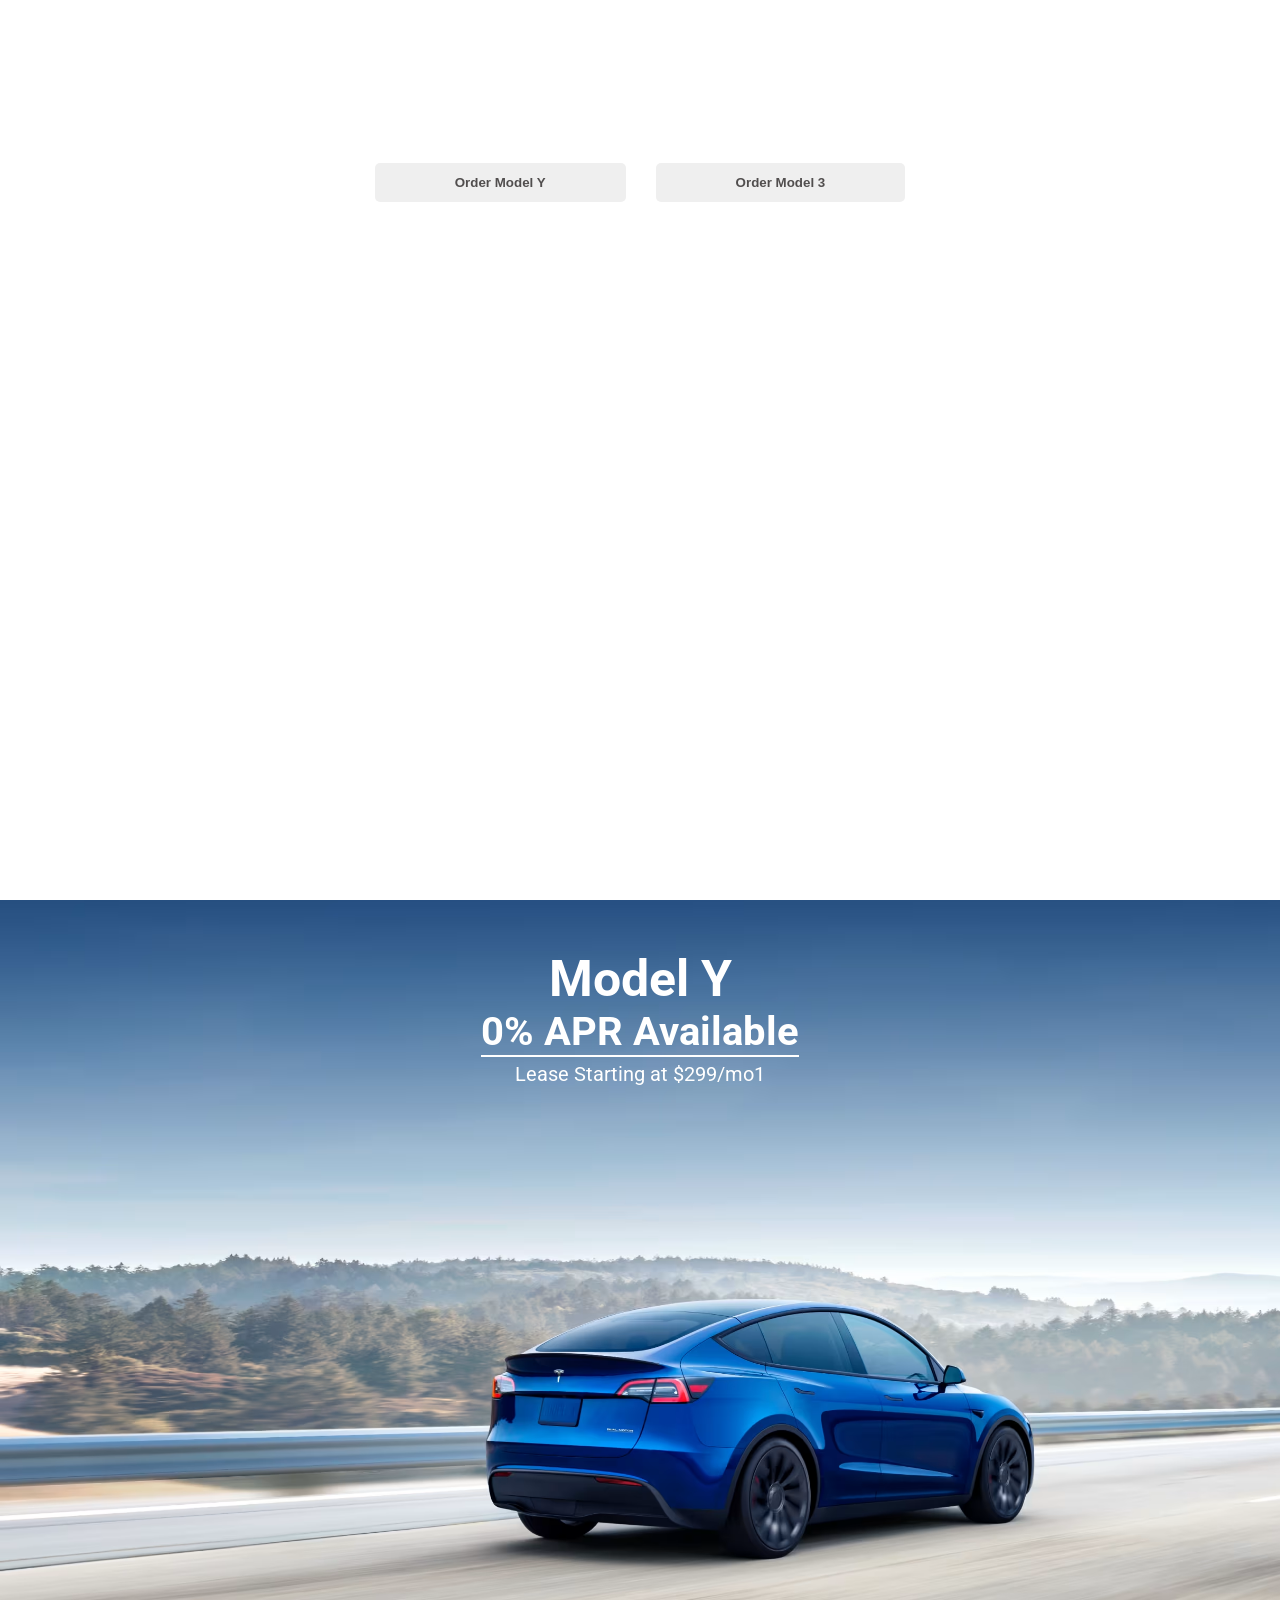
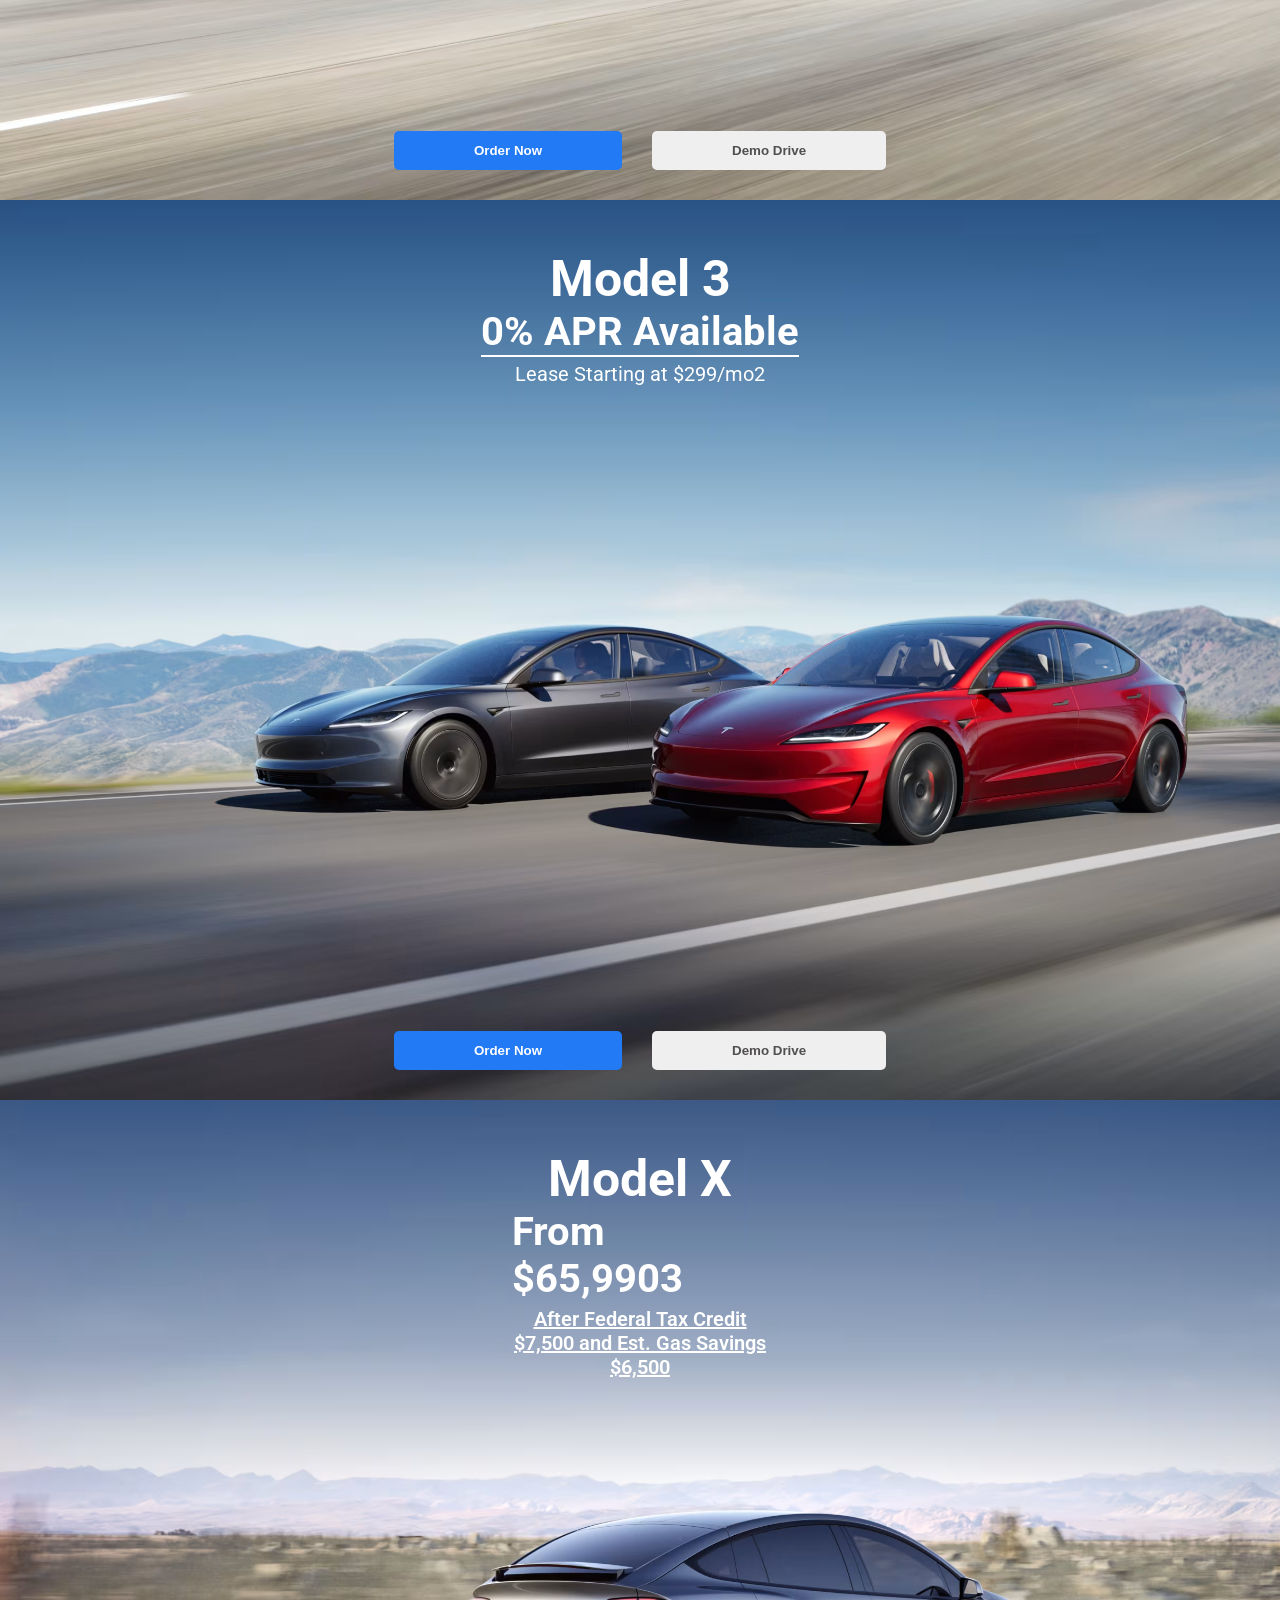
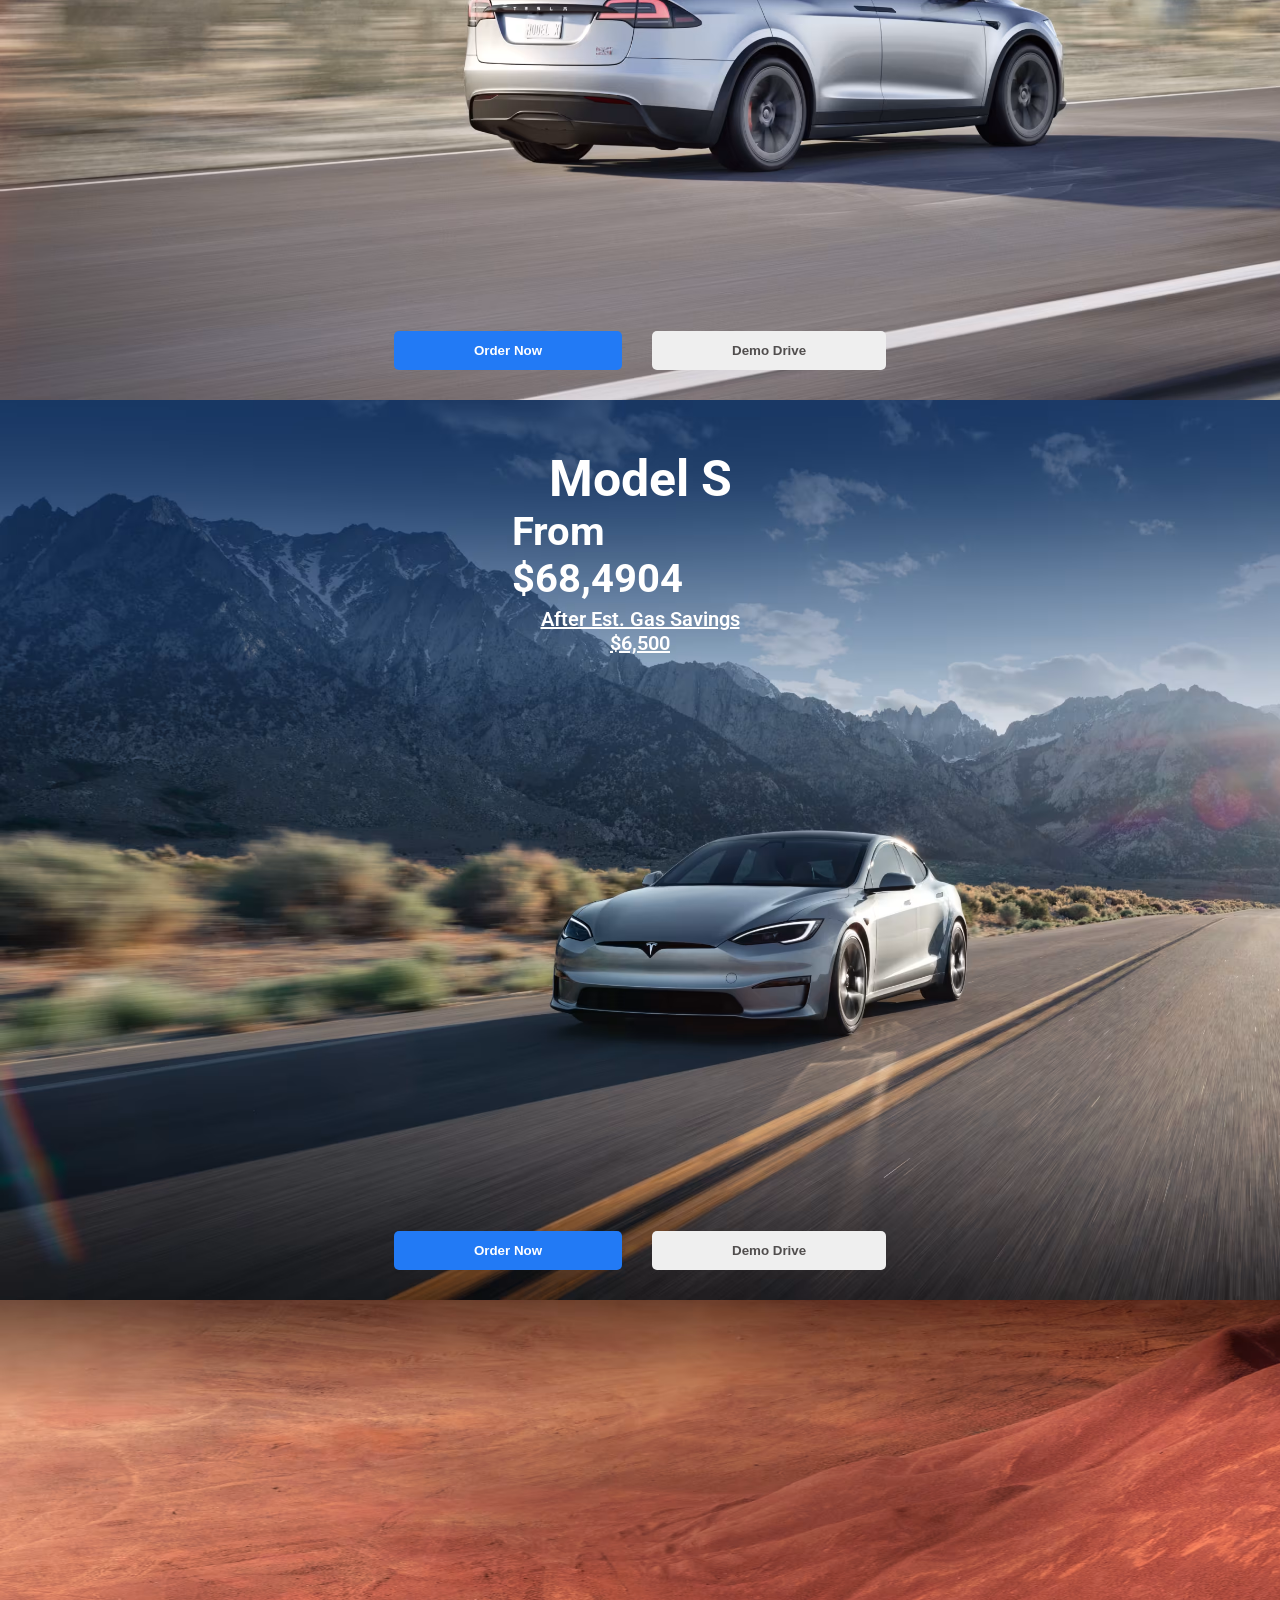
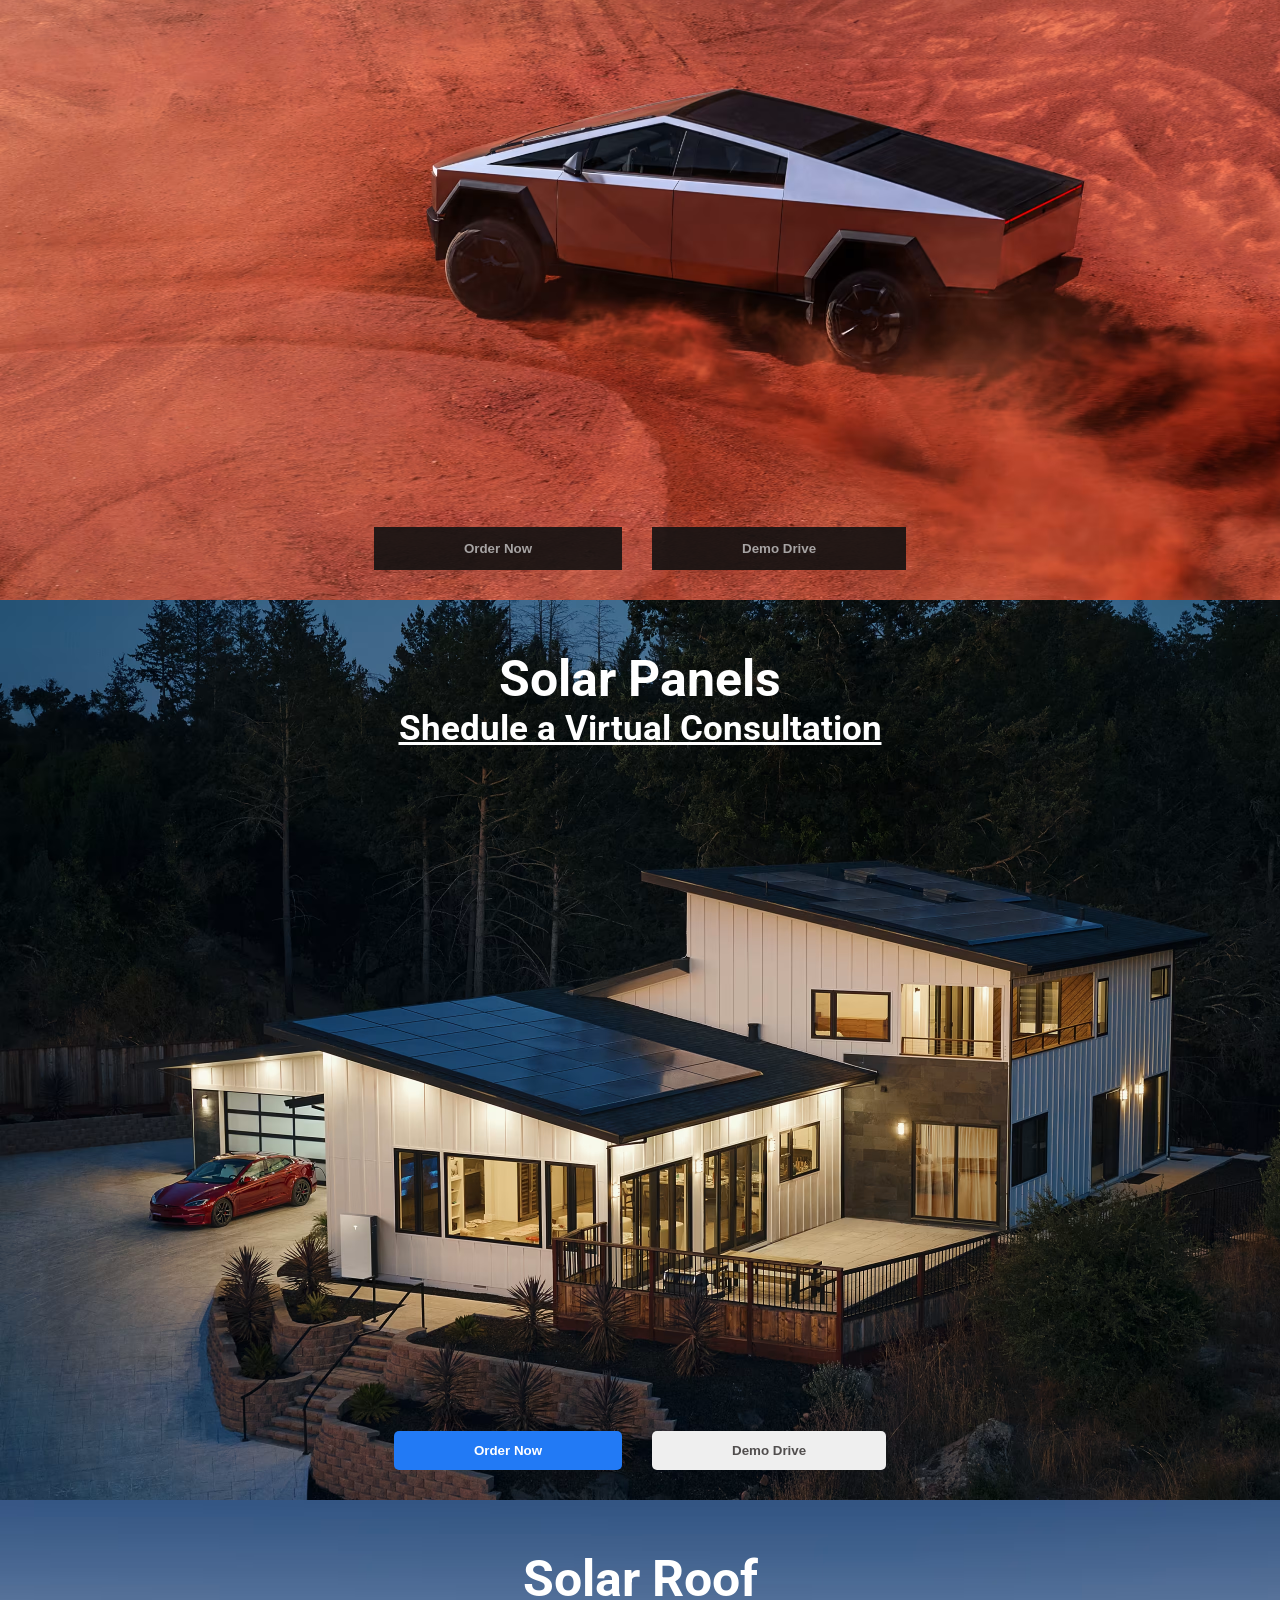
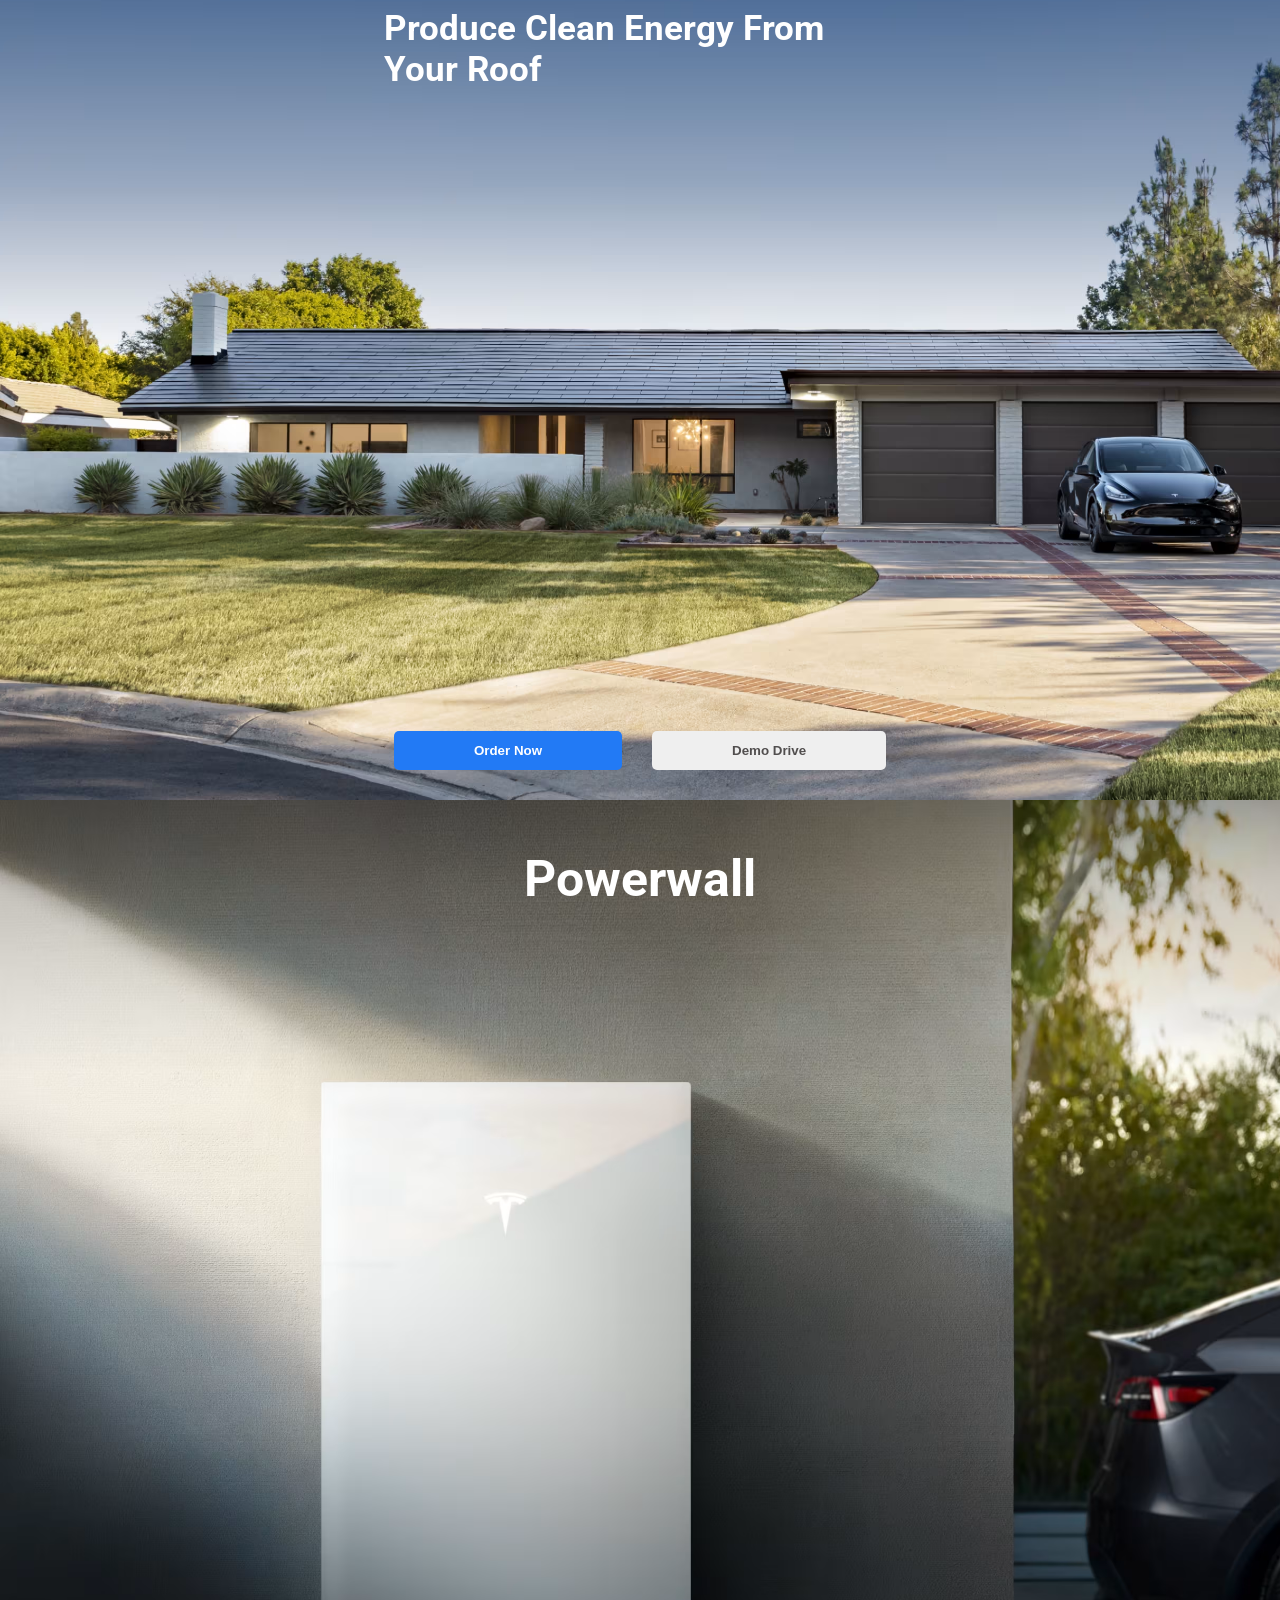
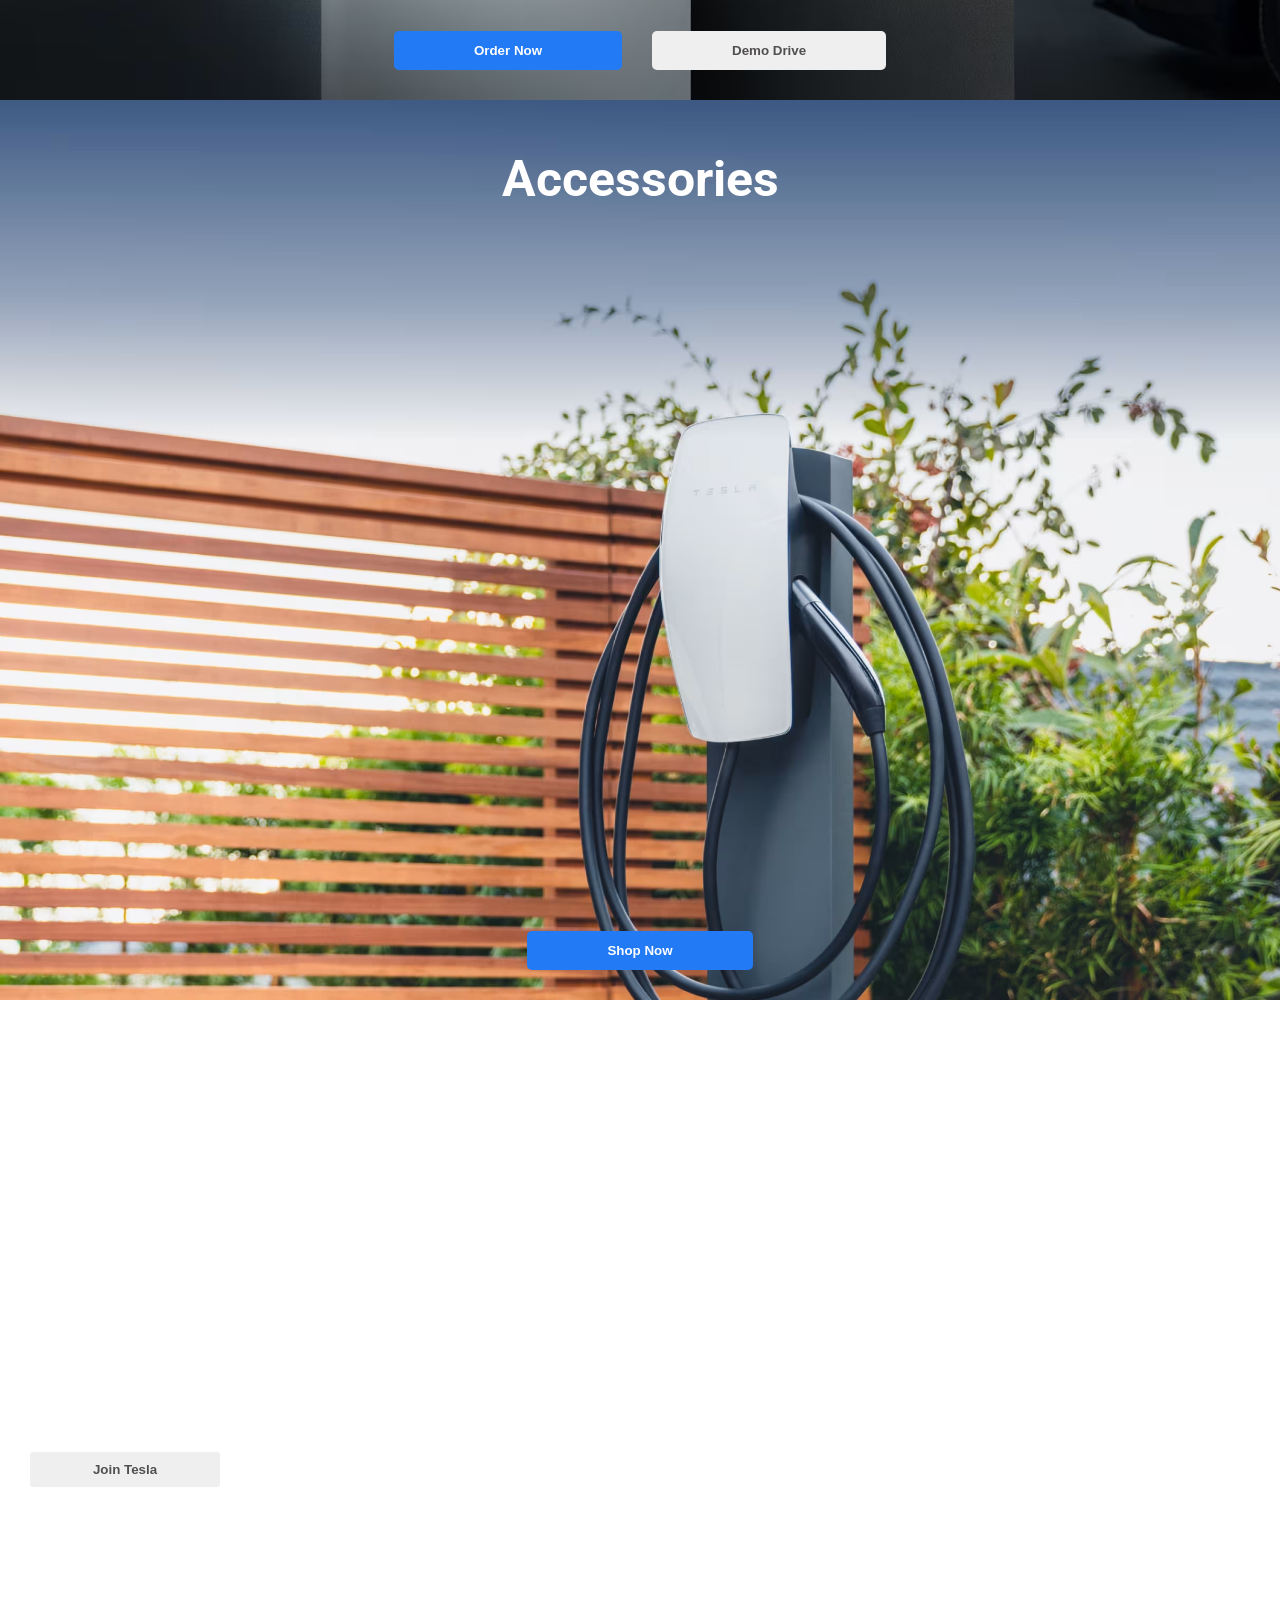
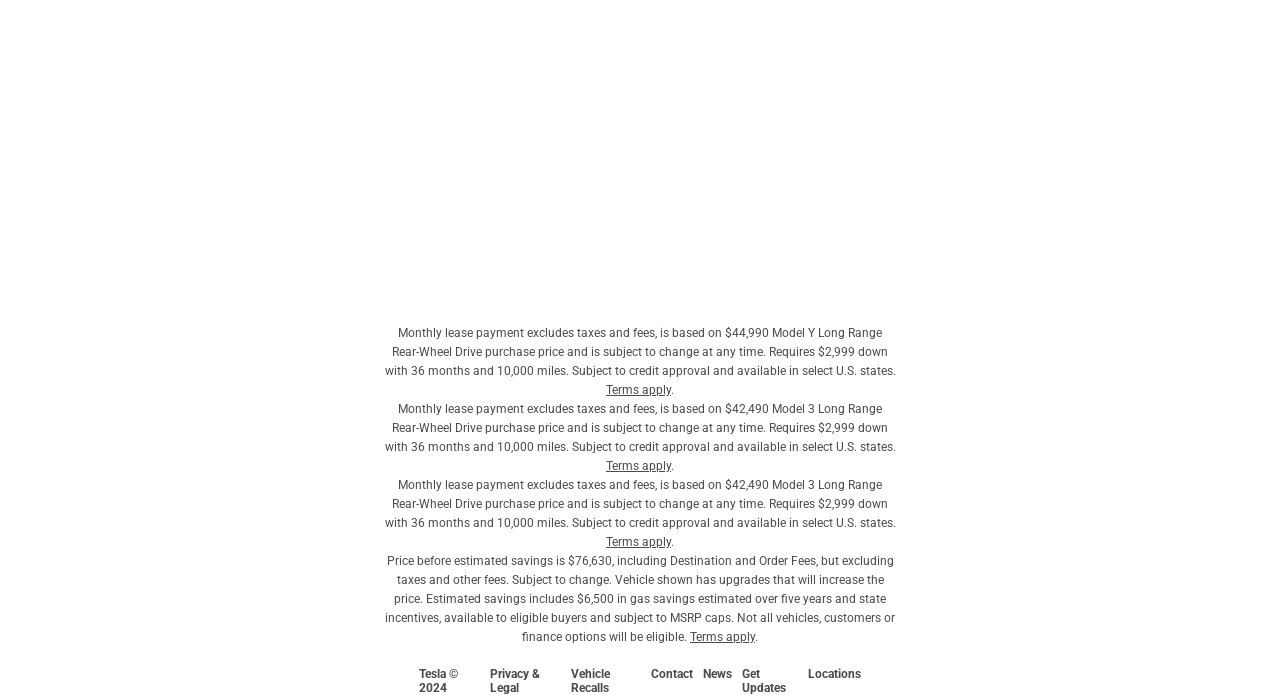
==== commit da680dce: "eigth-commit" ====
--- a/index.html
+++ b/index.html
@@ -27,7 +27,7 @@
     <div class="header-body">
       <div class="header">
         <div class="logo">
-          <img src="/images/logo.png" alt="" />
+          <img src="./images/logo.png" alt="" />
         </div>
         <div class="menu">
           <ul>
@@ -135,6 +135,7 @@
       </div>
 
       <div class="buttons-3">
+        
         <button class="one">Order Now</button>
         <button class="two">Demo Drive</button>
       </div>
@@ -164,7 +165,7 @@
         <button>Join Tesla</button>
       </div>
       <video autoplay loop muted class="background-video">
-        <source src="/images/tesla-video.mp4" type="video/mp4" />
+        <source src="./images/tesla-video.mp4" type="video/mp4" />
         Your browser does not support the video tag.
       </video>
     </div>
--- a/style.css
+++ b/style.css
@@ -13,7 +13,7 @@
 }
 /* /...........header......../ */
 .header-body {
-  background-image: url(/images/tesla-1.avif);
+  background-image: url(.S/images/tesla-1.avif);
   width: 100%;
   height: 100vh;
   background-size: cover;
@@ -102,7 +102,7 @@
 /* .........section2........... */
 
 .section-2 {
-  background-image: url(/images/tesla-2.avif);
+  background-image: url(./images/tesla-2.avif);
   height: 100vh;
   background-size: cover;
   display: flex;
@@ -166,7 +166,7 @@
 /* ..........section-3........... */
 
 .section-3 {
-  background-image: url(/images/tesla-3.avif);
+  background-image: url(./images/tesla-3.avif);
   height: 100vh;
   background-size: cover;
   display: flex;
@@ -230,7 +230,7 @@
 /* ............section-4........... */
 
 .section-4 {
-  background-image: url(/images/tesla-4.avif);
+  background-image: url(./images/tesla-4.avif);
   height: 100vh;
   background-size: cover;
   display: flex;
@@ -292,7 +292,7 @@
 /* ........section-5.......... */
 
 .section-5 {
-  background-image: url(/images/tesla-5.avif);
+  background-image: url(./images/tesla-5.avif);
   height: 100vh;
   background-size: cover;
   display: flex;
@@ -354,7 +354,7 @@
 /* .............section-6.............. */
 
 .section-6 {
-  background-image: url(/images/tesla-6.avif);
+  background-image: url(./images/tesla-6.avif);
   height: 100vh;
   background-size: cover;
   display: flex;
@@ -381,7 +381,7 @@
 /* ..........section-7.......... */
 
 .section-7 {
-  background-image: url(/images/tesla-7.avif);
+  background-image: url(./images/tesla-7.avif);
   height: 100vh;
   background-size: cover;
   display: flex;
@@ -436,7 +436,7 @@
 /* ................section-8................. */
 
 .section-8 {
-  background-image: url(/images/tesla-8.avif);
+  background-image: url(./images/tesla-8.avif);
   height: 100vh;
   background-size: cover;
   display: flex;
@@ -487,7 +487,7 @@
 /* .......................section-9................. */
 
 .section-9 {
-  background-image: url(/images/tesla-9.avif);
+  background-image: url(./images/tesla-9.avif);
   height: 100vh;
   background-size: cover;
   display: flex;
@@ -533,7 +533,7 @@
 /* ..............section-10............. */
 
 .section-10 {
-  background-image: url(/images/tesla-10.avif);
+  background-image: url(./images/tesla-10.avif);
   height: 100vh;
   background-size: cover;
   display: flex;
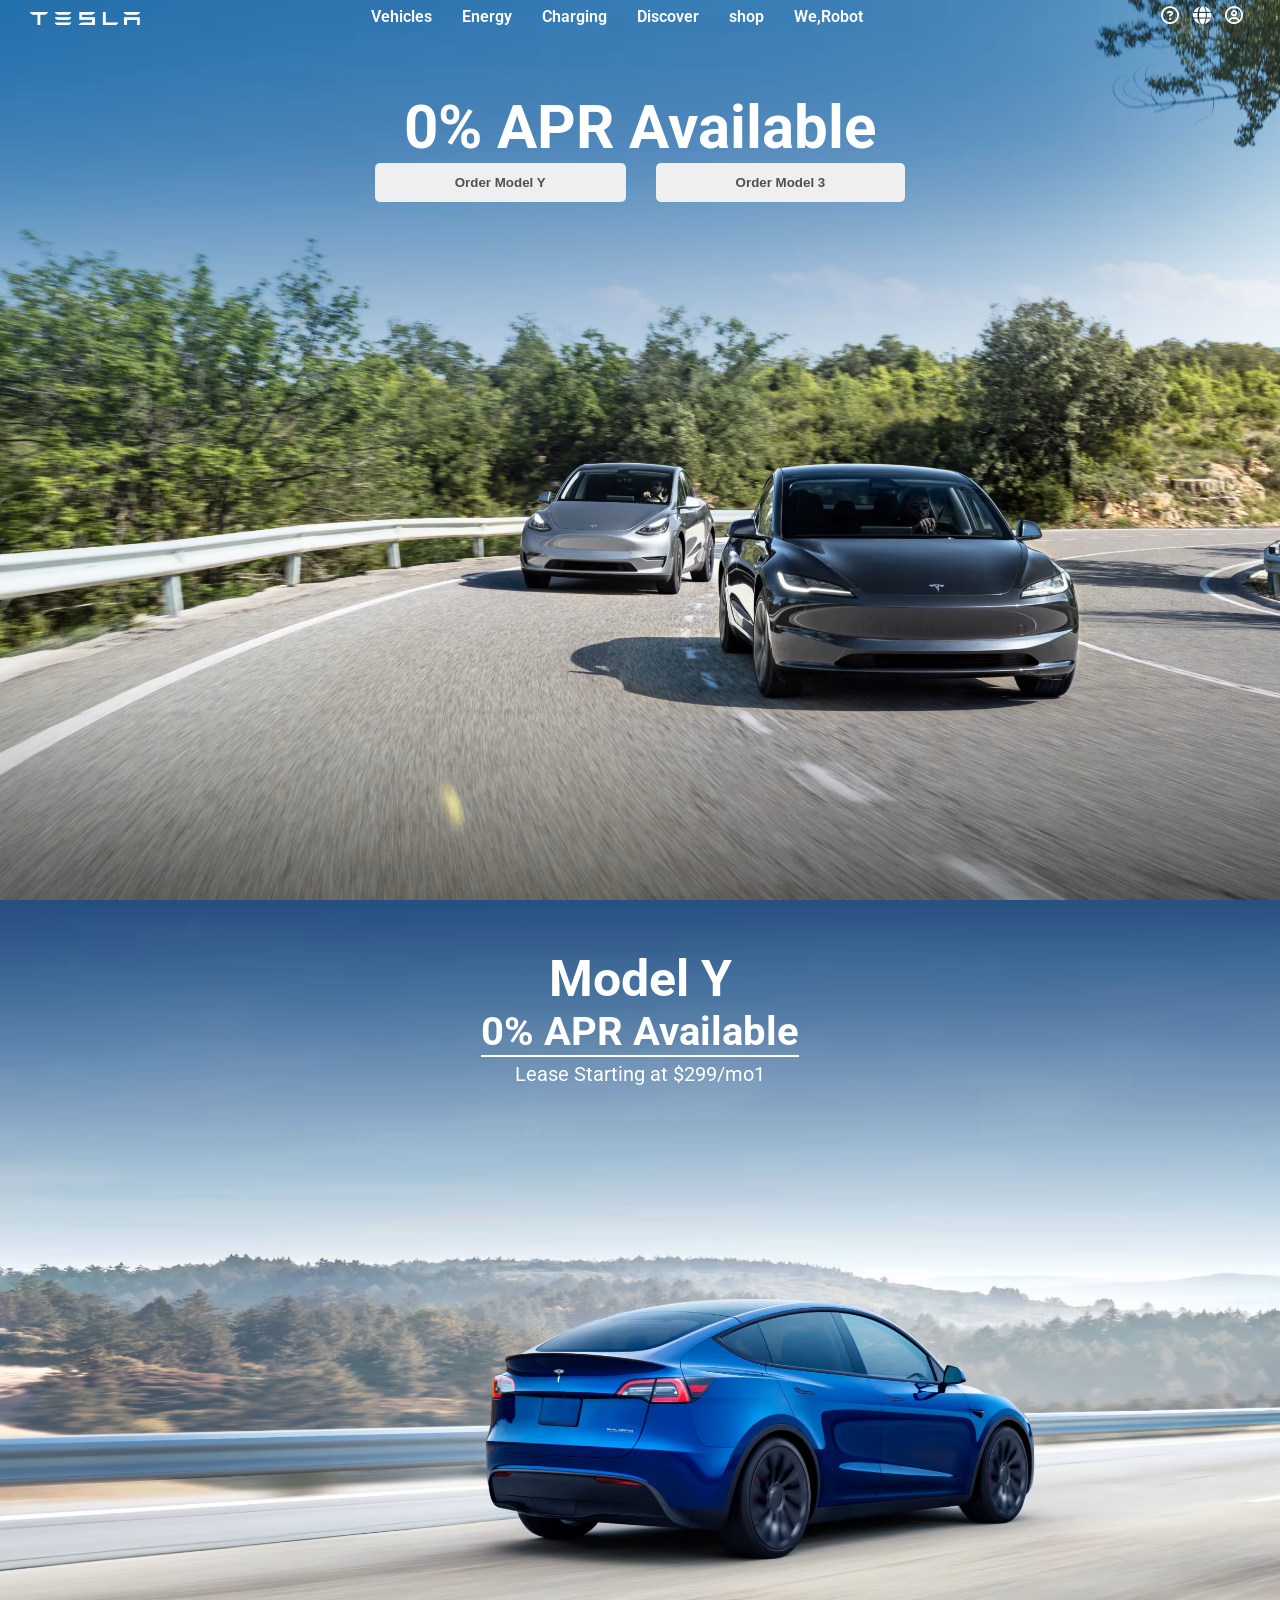
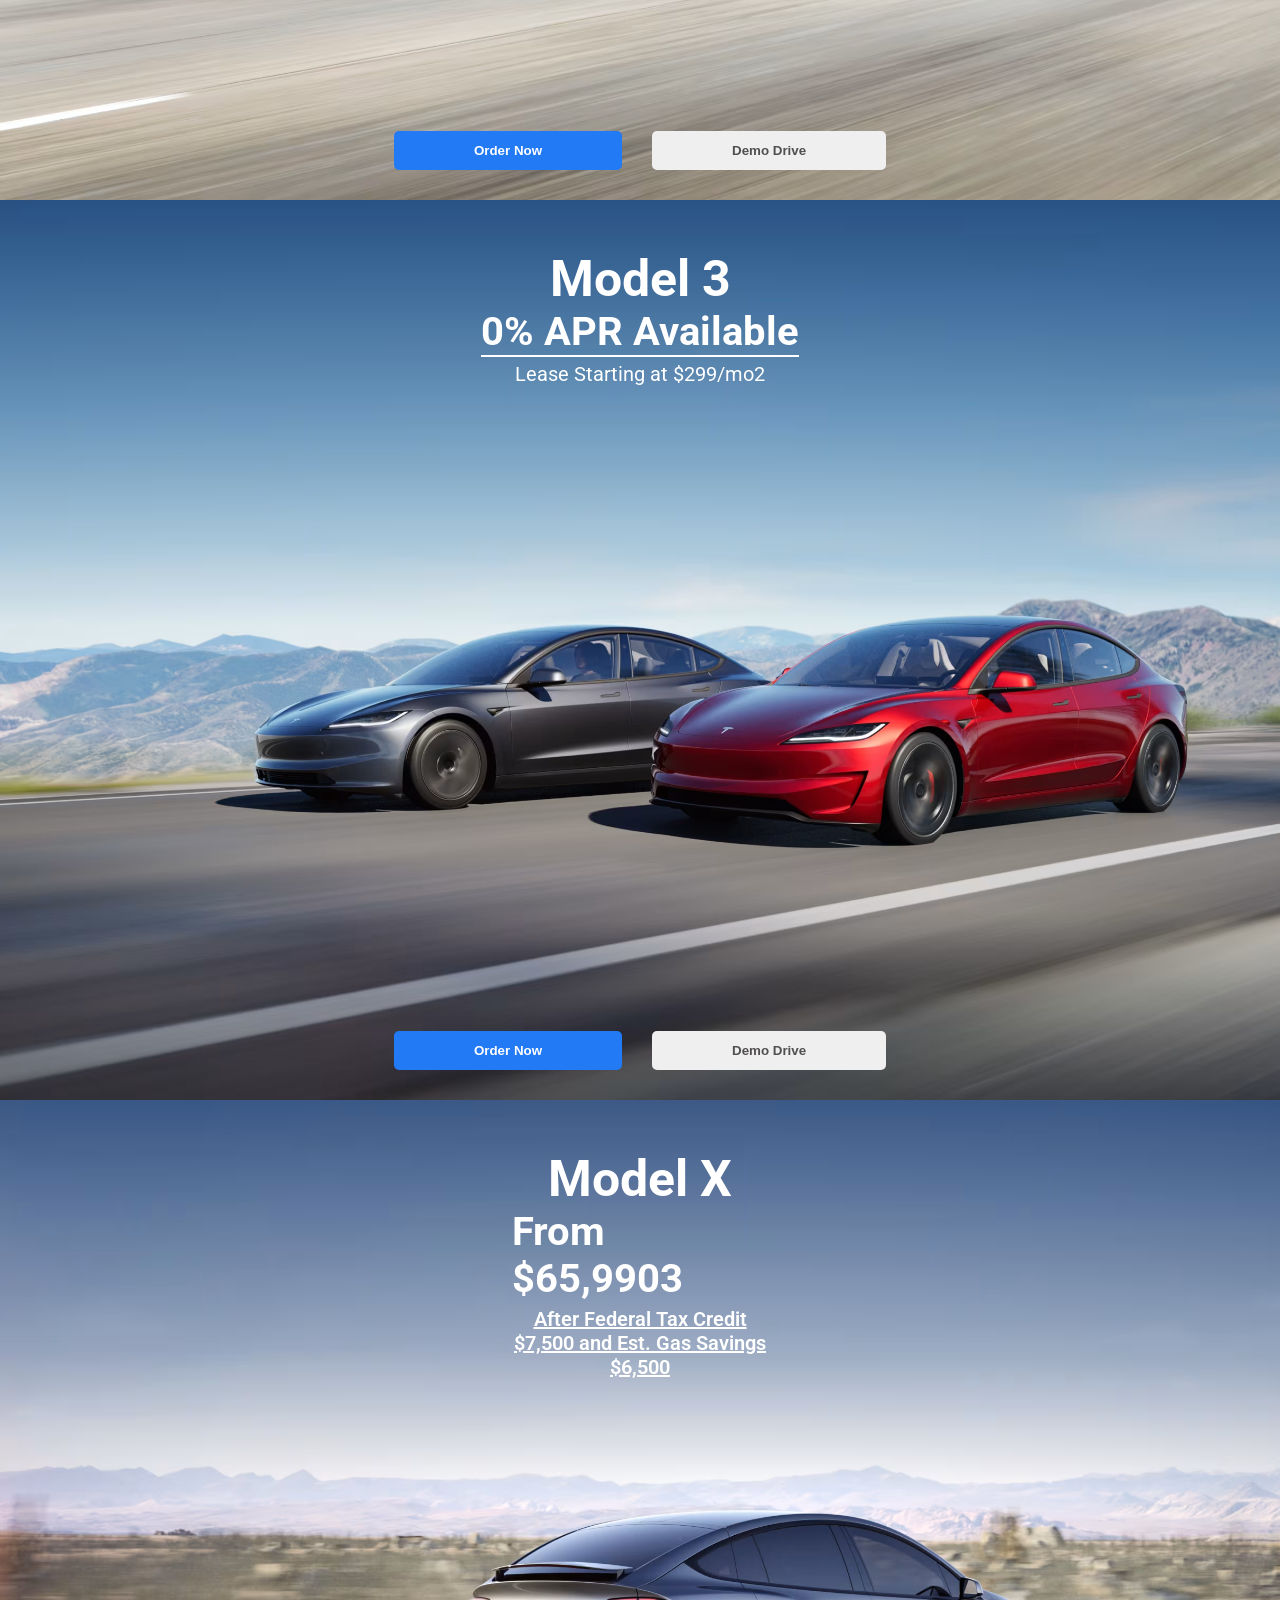
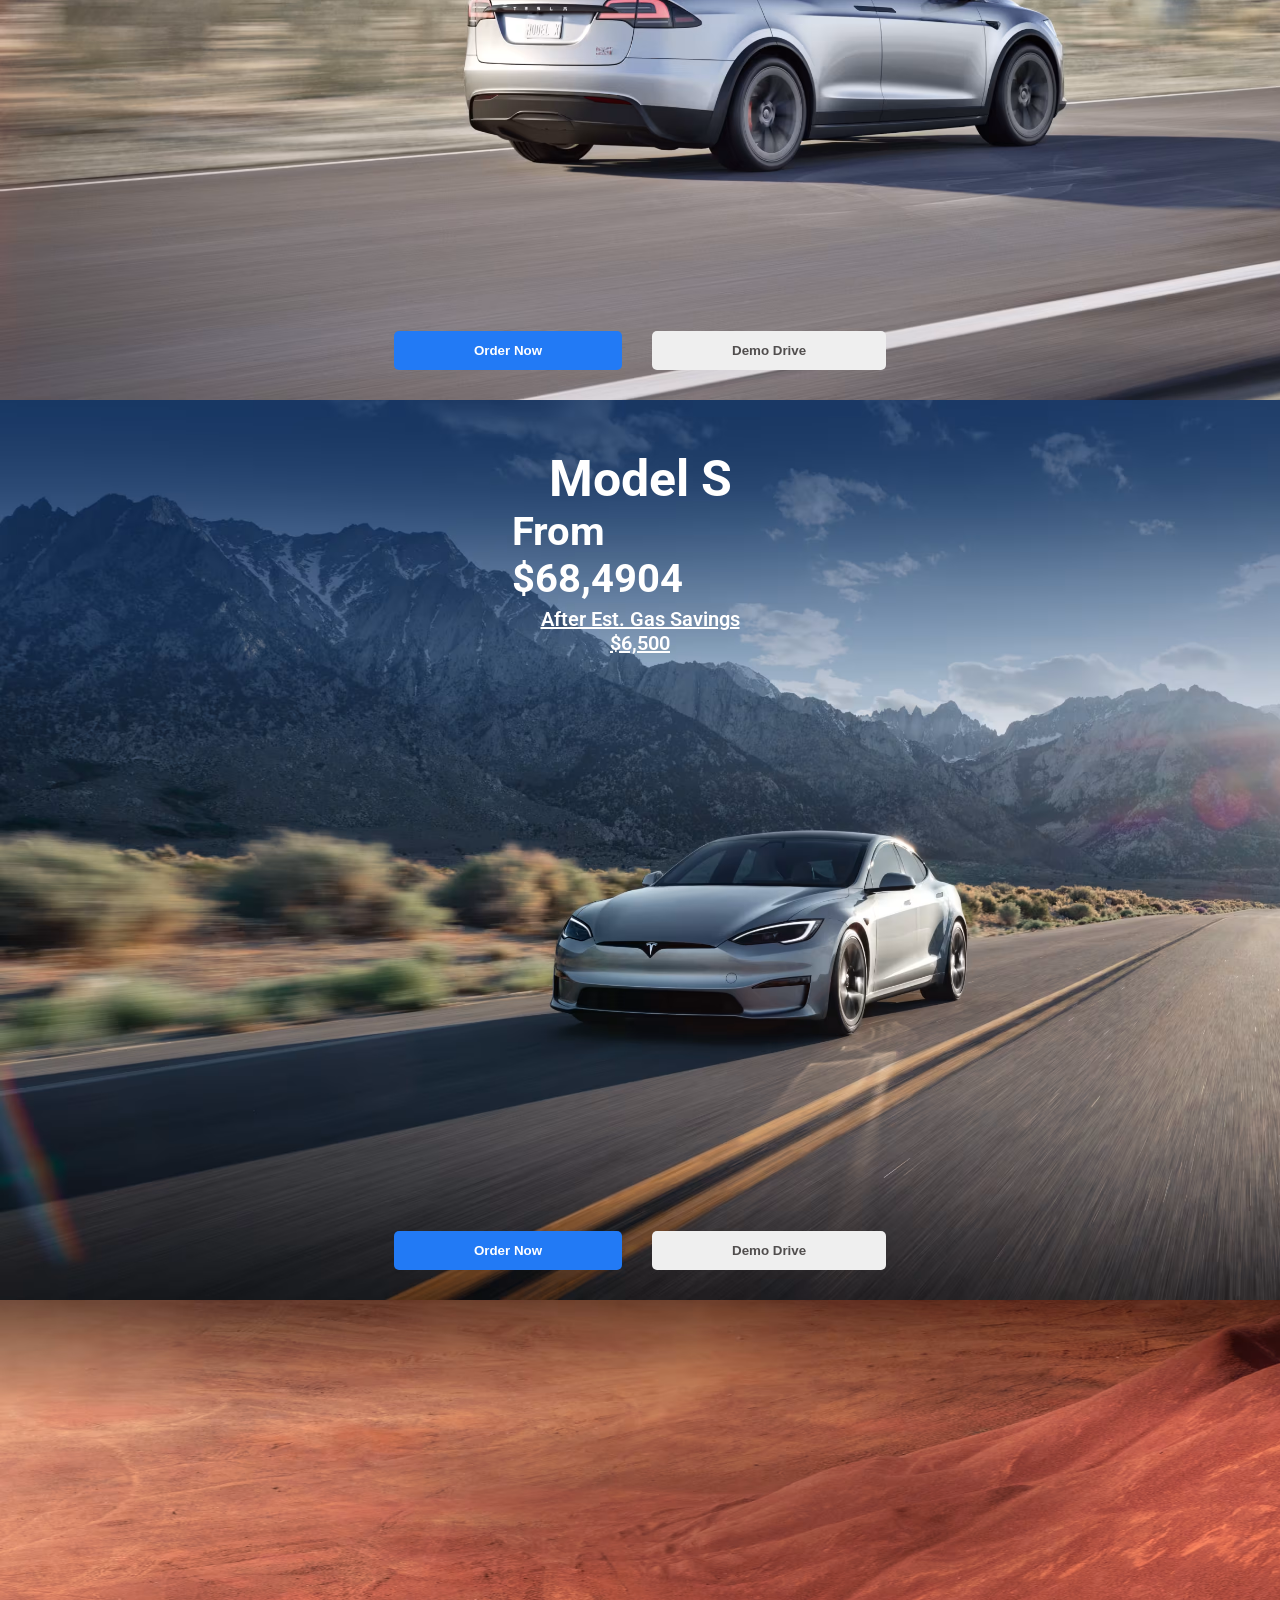
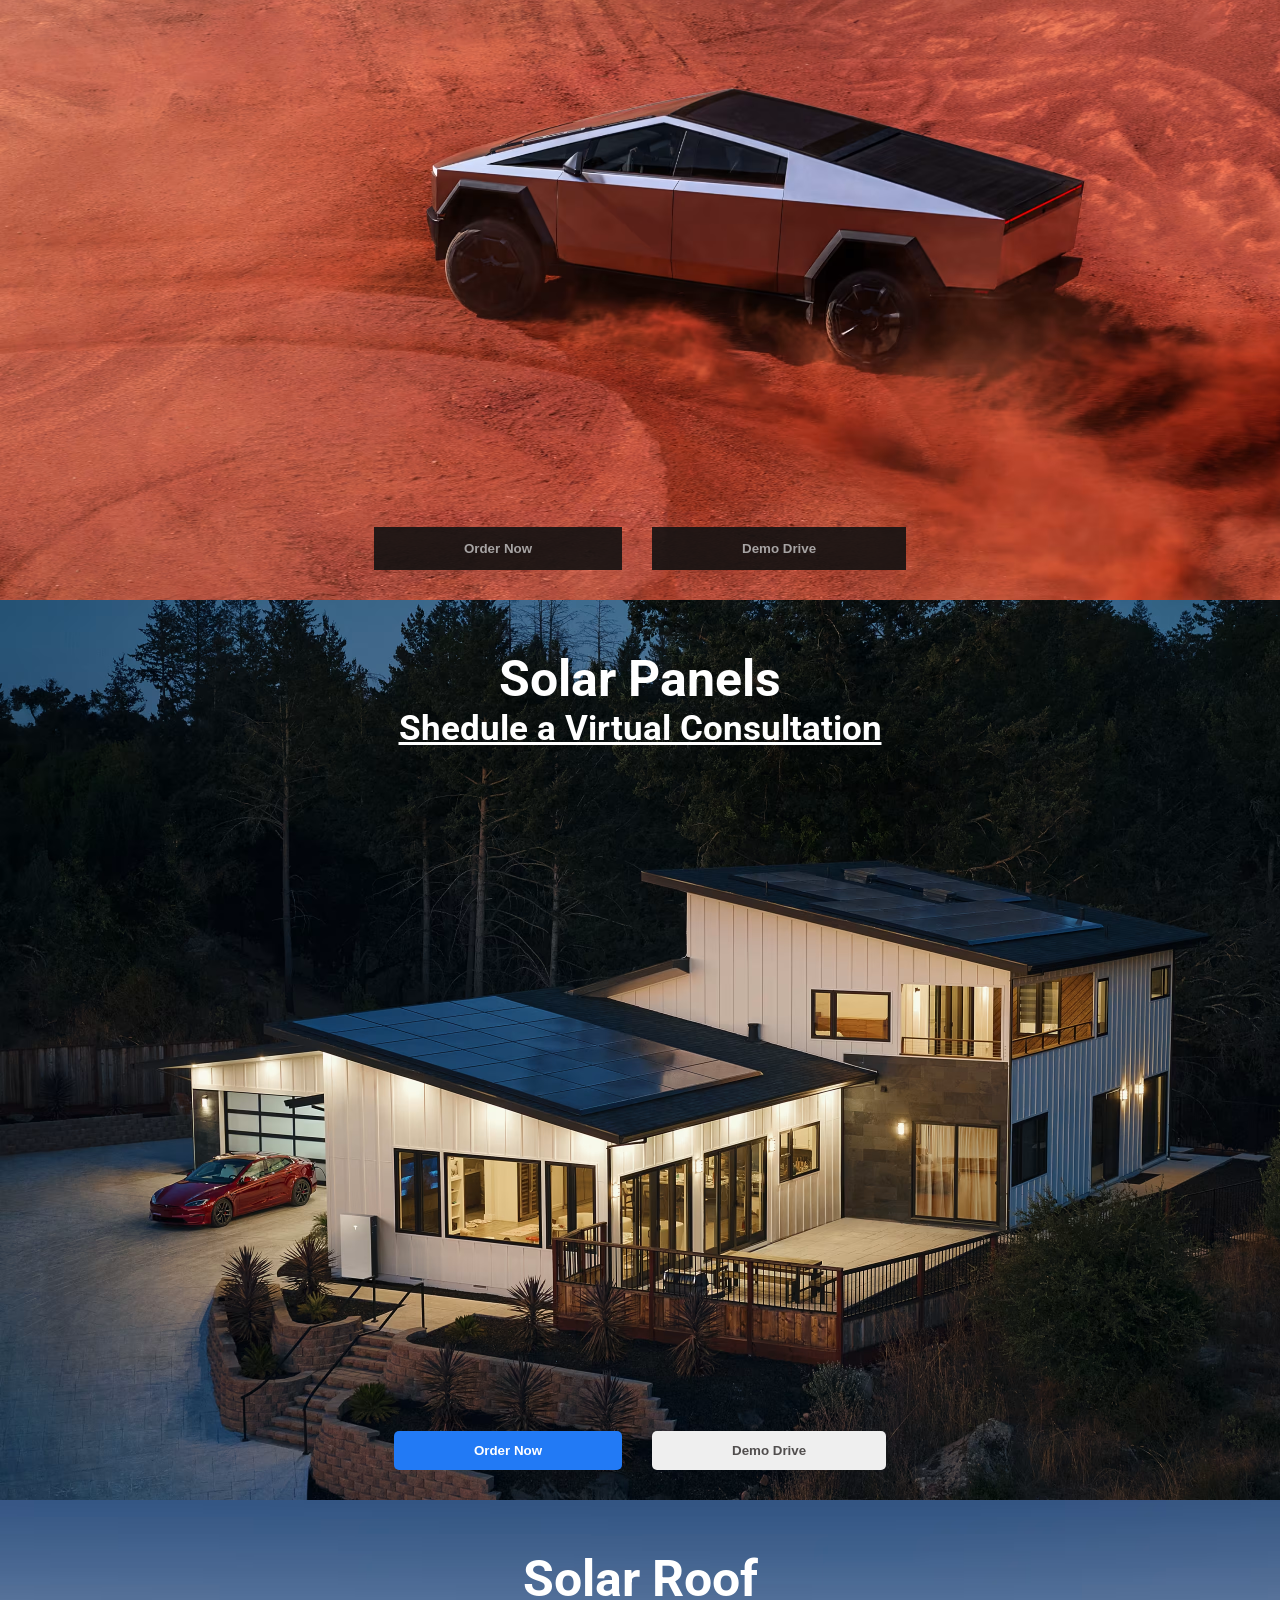
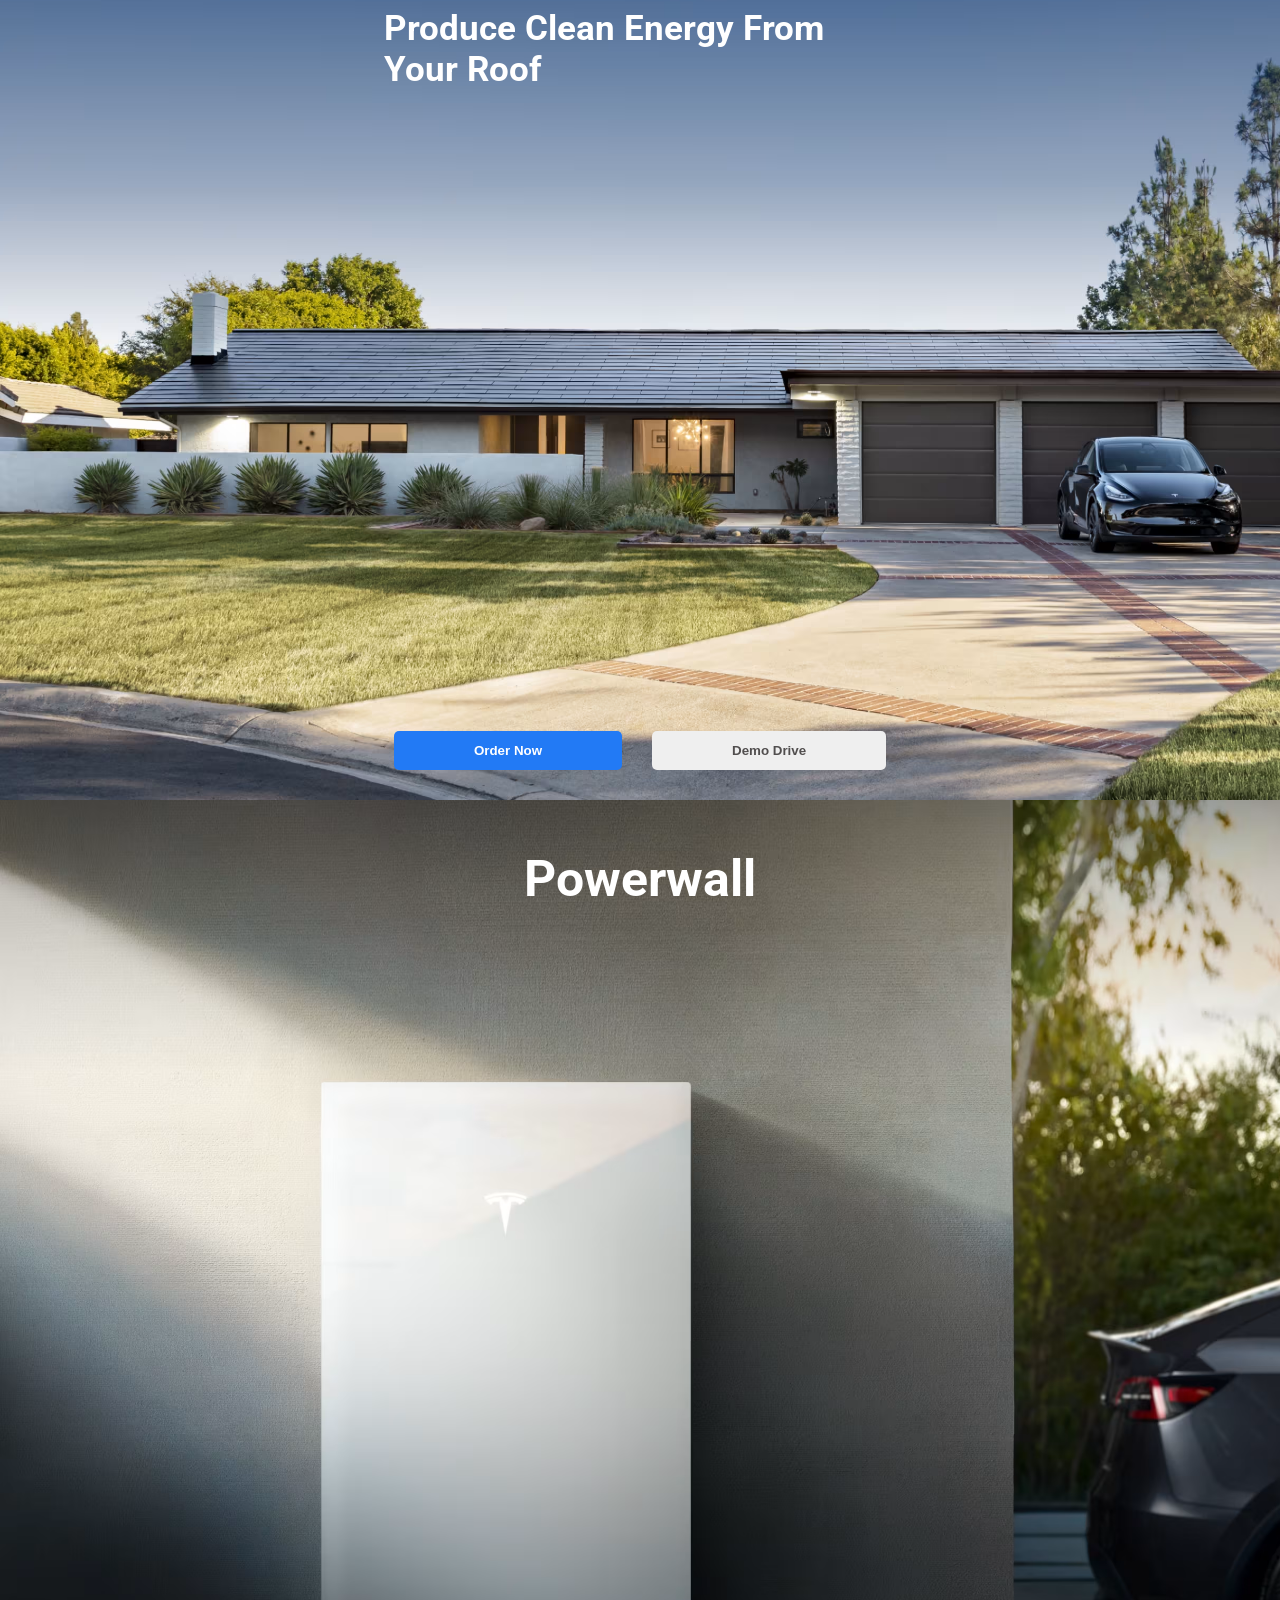
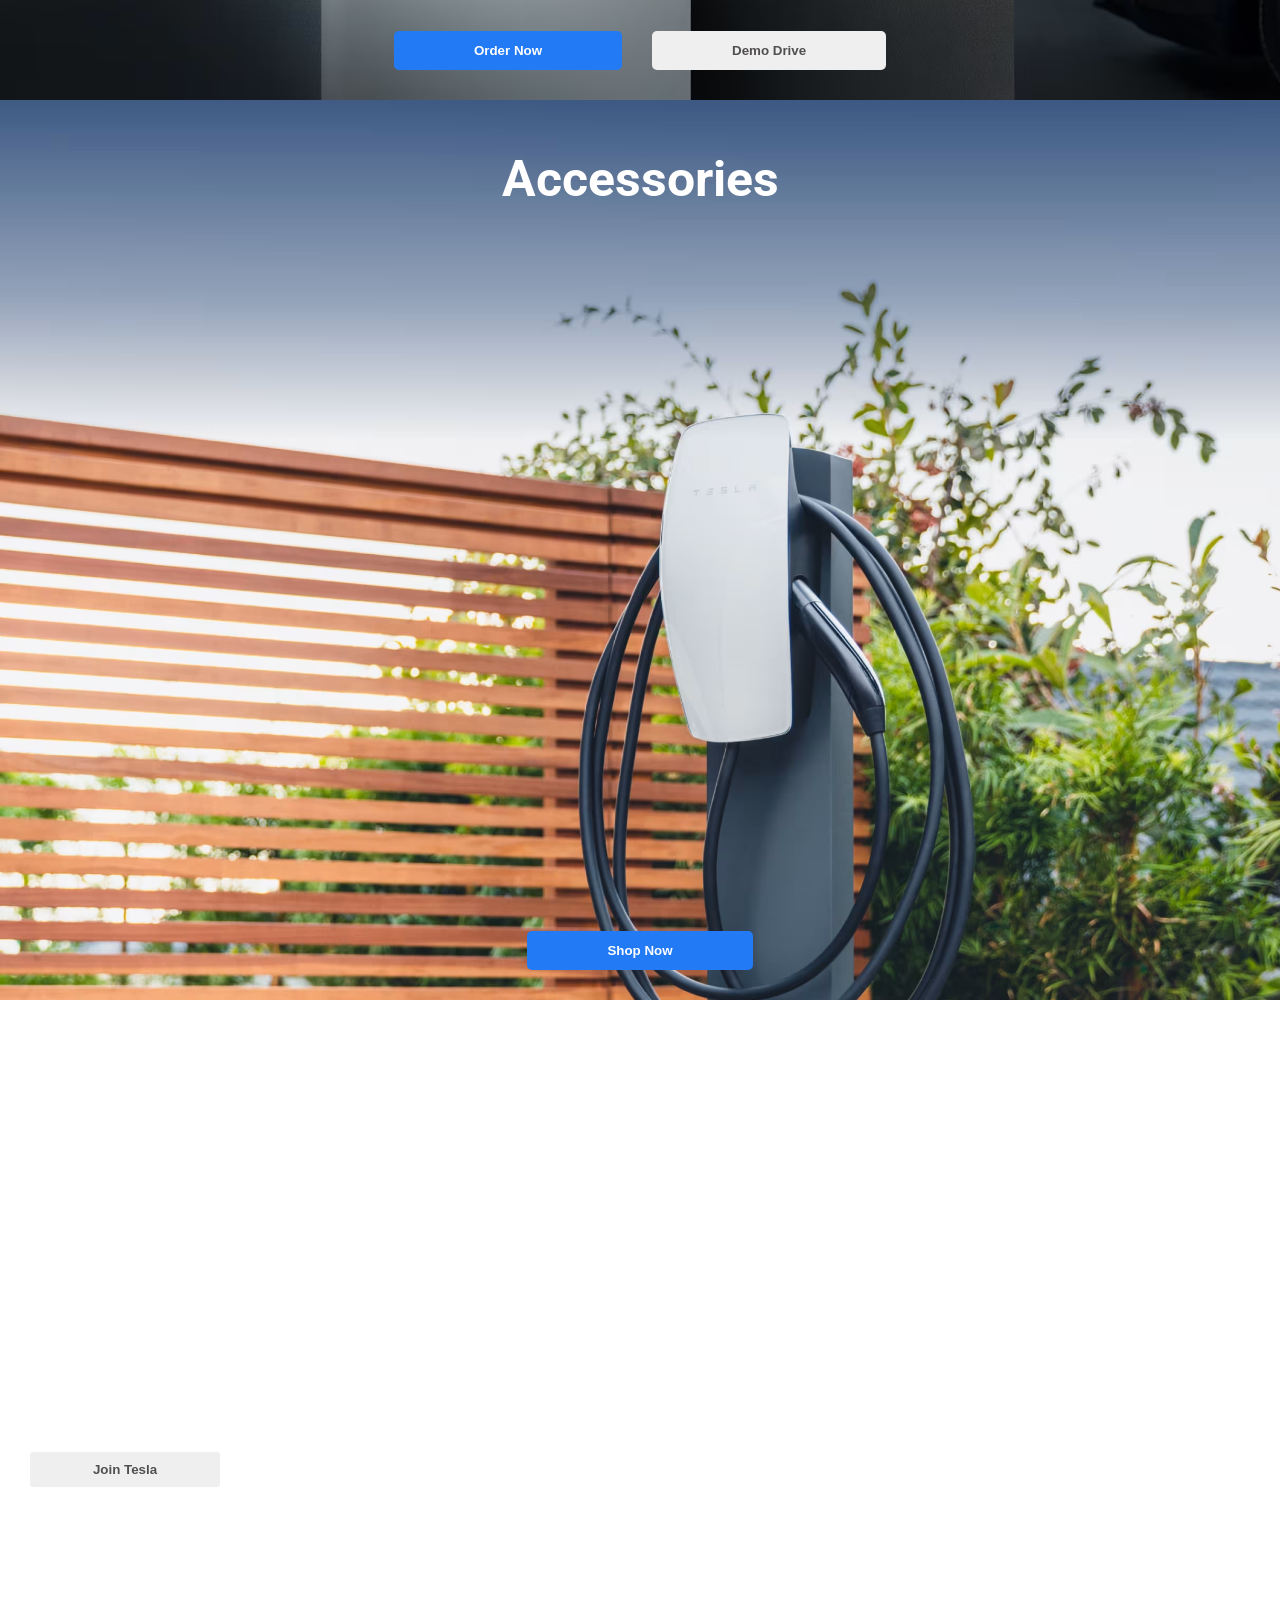
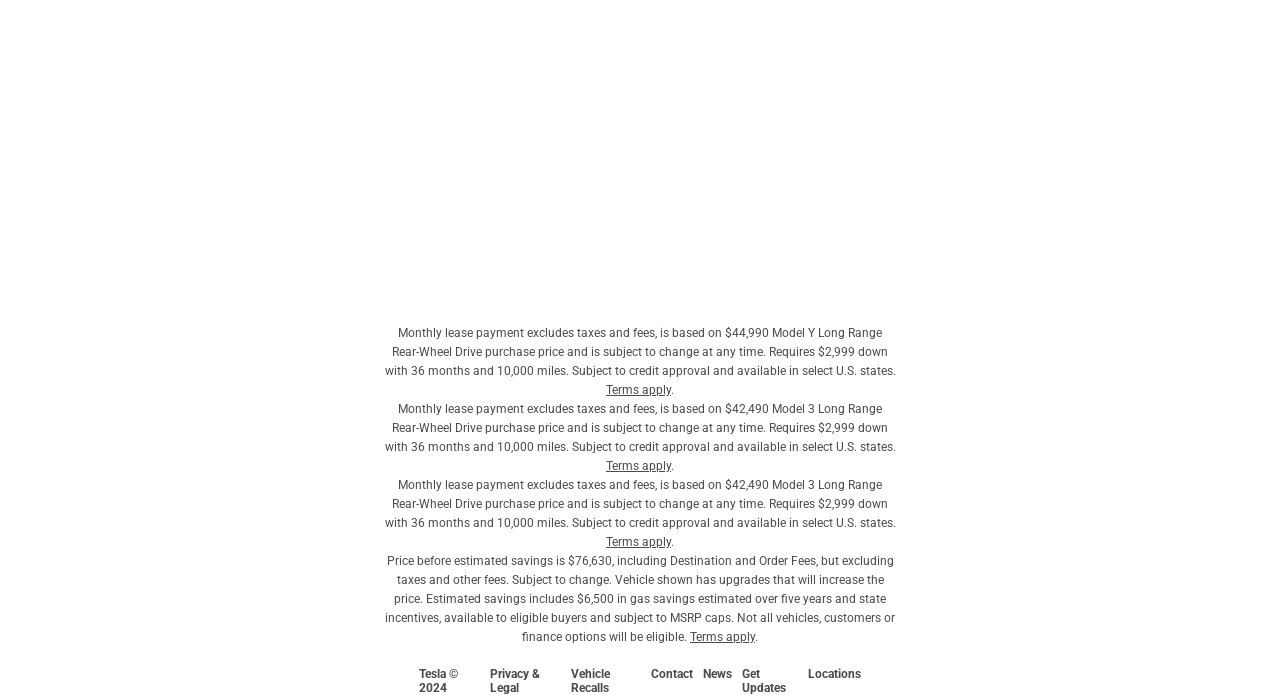
==== commit 0004b7db: "tenth-commit" ====
--- a/index.html
+++ b/index.html
@@ -5,7 +5,7 @@
     <meta charset="UTF-8" />
     <meta name="viewport" content="width=device-width, initial-scale=1.0" />
     <title>Tesla</title>
-    <link rel="icon" href="/images/fav-icon.webp" type="image/x-icon" />
+    <link rel="icon" href="./images/fav-icon.webp" type="image/x-icon" />
     <link
       href="https://fonts.googleapis.com/css2?family=Roboto:wght@400;700&display=swap"
       rel="stylesheet"
--- a/style.css
+++ b/style.css
@@ -13,7 +13,7 @@
 }
 /* /...........header......../ */
 .header-body {
-  background-image: url(.S/images/tesla-1.avif);
+  background-image: url(./images/tesla-1.avif);
   width: 100%;
   height: 100vh;
   background-size: cover;
